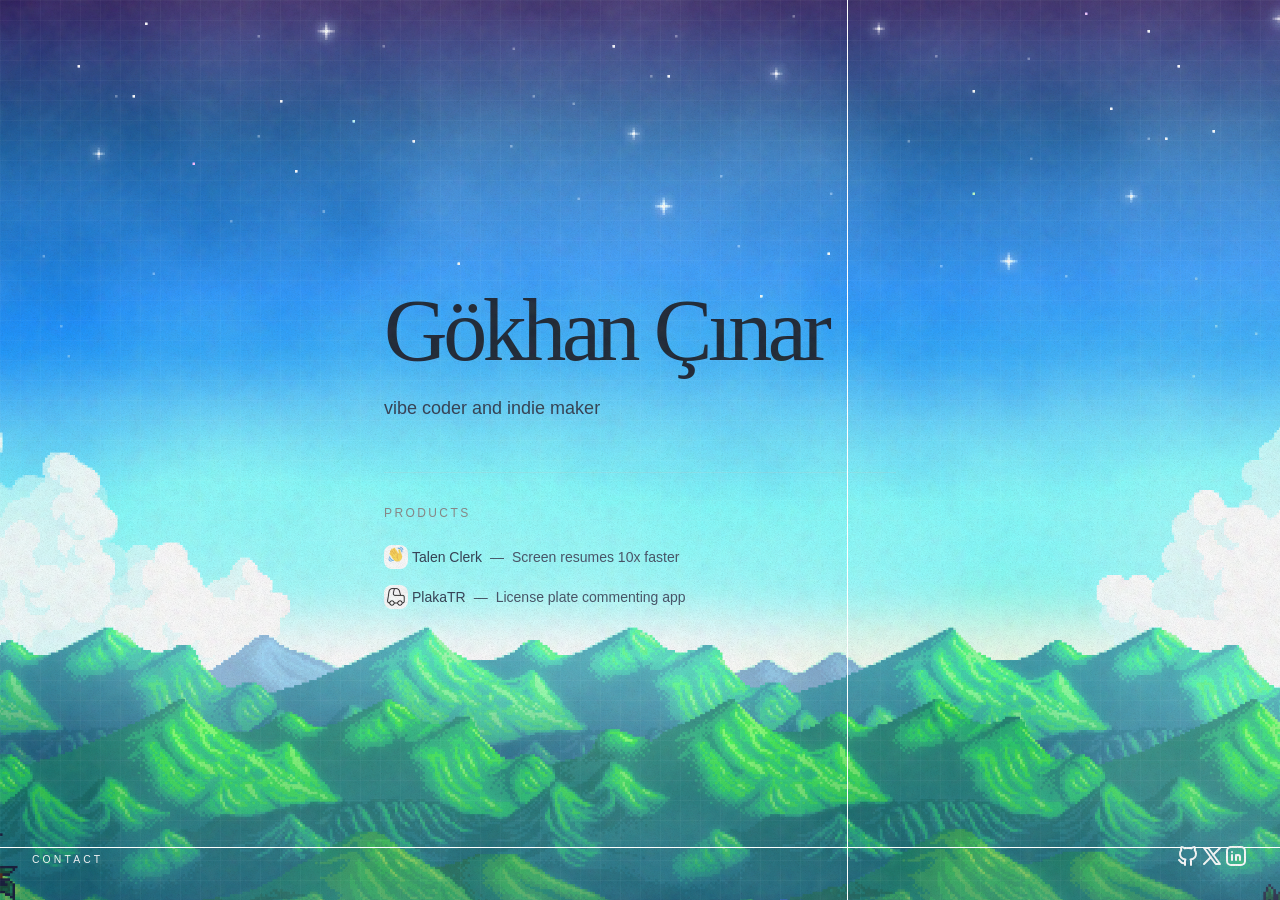
==== index.html @ d78eda64 "fix: mobile friendly" ====
<!DOCTYPE html>
<html lang="en">

<head>
  <meta charset="utf-8">
  <meta name="viewport" content="width=device-width, initial-scale=1, viewport-fit=cover">
  <title>Gökhan Ç.</title>
  <meta name="description" content="Scale with granularity">
  <link rel="icon" href="images/favicon.ico" type="image/x-icon" sizes="16x16">
  <link rel="stylesheet" href="css/105c502fa036075b.css">
  <link rel="stylesheet" href="css/custom.css">
  <script src="js/fog.js" defer></script>
</head>

<body class="__variable_5cfdac __variable_9a8899">
  <div class="">
    <div class="grain-overlay" aria-hidden="true"></div>
    <canvas id="fog-canvas" style="position:fixed;inset:0;width:100%;height:100%;z-index:15;pointer-events:none;"></canvas>
    <div class="fixed inset-0 z-40 pointer-events-none opacity-[0.6] mix-blend-multiply"
      style="background-image:url('images/noise.svg');background-repeat:repeat;background-size:120px 120px"></div>

    <main class="z-20 flex items-center justify-center relative w-full mobile-minheight">
      <div class="relative w-full max-w-lg px-8 sm:px-0">
        <div class="flex flex-col">
          <div class="w-full">
            <div class="overflow-hidden">
              <h1
                class="hero-title text-[clamp(4rem,8vw,5.5rem)] font-serif leading-[0.9] tracking-tighter text-stone-800 flex items-center gap-0">
                <span>Gökhan Çınar</span><span class="inline-block align-baseline"
                  style="will-change:transform, opacity;opacity:0;transform:translateY(-80px) scale(0.98)"><span
                    style="display:inline-block;transform:scale(0.9)"><svg viewBox="0 0 233 228" width="0.15em"
                      height="0.15em" xmlns="http://www.w3.org/2000/svg"
                      class="ml-[0.15em] w-3 h-3 md:w-4 md:h-4 lg:w-5 lg:h-5 mt-[0.14em] md:mt-[0.12em] lg:mt-[0.12em] translate-y-[0.02em] drop-shadow-[0_0_1px_rgba(0,0,0,0.25)]"
                      role="img">
                      <path
                        d="M150.5 4L136 1L116.5 2.5L99 7.5L77 18.5L57 34L36 56.5L22.5 74L12 91.5L4 111.5L0.5 130.5V141L2 152.5L7.5 167L15 179L28 191.5L43.5 202L62 210L97.5 220.5L149.5 227H167L180 226L191.5 223.5L204.5 218.5L212.5 213L223.5 201L227 193L230.5 184L232.5 170.5V149L230.5 138L227 123.5L223.5 111L221 102.5L212 80L198.5 51L188 33.5L179.5 21.5L172 15L158.5 6.5L150.5 4Z"
                        fill="#FFFFFF" stroke="#FFFFFF"></path>
                    </svg></span></span></h1>
              <div class="space-y-4 sm:space-y-6">
                <p class="text-xs sm:text-sm lg:text-base text-stone-600 tracking-[0.15em] sm:tracking-[0.2em] uppercase">
                </p>
                <p class="text-sm sm:text-base lg:text-lg text-stone-700 leading-relaxed font-light">vibe coder and indie maker</p>
                <!-- <p><span class="font-bold">Pebble Farm</span> is building a generational company, one thoughtful bet at a
                  time. We aim to balance velocity with craft. Shipping fast enough to learn, refining long enough to
                  matter.<br><br>Our mission: Products worth keeping.<br><br></p> -->
              </div>
              <div class="mt-12 pt-8 border-t border-stone-300/20">
                <h2 class="text-xs text-stone-400 tracking-[0.2em] uppercase mb-6">Products</h2>
                <div class="space-y-4">
                  <div class="flex items-center text-stone-600">
                    <div class="w-6 h-6 z-10 rounded-lg flex items-center justify-center">
                      <img alt="Talent Clerk" loading="lazy" width="24" height="24" decoding="async" data-nimg="1"
                        class="rounded-lg" style="color:transparent" srcset="images/image_3.png 1x, images/image_1.png 2x"
                        src="images/image.png">
                    </div>
                    <span class="text-sm ml-1"><a href="https://talentclerk.com" target="_blank" rel="noopener noreferrer"
                        class="font-medium hover:underline cursor-pointer text-stone-700">Talen Clerk</a><span
                        class="mx-2">—</span><span class="font-light">Screen resumes 10x faster</span></span>
                  </div>
                  <div class="flex items-center text-stone-600">
                    <div class="w-6 h-6 z-10 rounded-lg flex items-center justify-center">
                      <img alt="PlakaTR" loading="lazy" width="24" height="24" decoding="async" data-nimg="1"
                        class="rounded-lg" style="color:transparent" srcset="images/image.png 1x, images/image_2.png 2x"
                        src="images/image_1.png">
                    </div>
                    <span class="text-sm ml-1">
                      <div class="relative inline-block">
                        <div><a href="https://plakatr.com" target="_blank" rel="noopener noreferrer"
                        class="font-medium hover:underline cursor-pointer text-stone-700">PlakaTR</a></div>
                      </div><span class="mx-2">—</span><span class="font-light">License plate commenting app</span>
                    </span>
                  </div>
                </div>
              </div>
            </div>
          </div>
        </div>
      </div>
      <div
        class="absolute bottom-4 left-4 sm:bottom-8 sm:left-8 text-[0.55rem] sm:text-[0.65rem] tracking-[0.25em] sm:tracking-[0.3em] uppercase text-white safe-bottom">
        <a href="mailto:hi@gokhan.pw" target="_blank" rel="noopener noreferrer">contact</a></div>
      <div
        class="absolute bottom-4 right-4 sm:bottom-8 sm:right-8 text-white safe-bottom">
        <div class="flex items-center gap-6 touch-targets">
          <a href="https://github.com/gokhaanc" target="_blank" rel="noopener noreferrer" aria-label="GitHub" class="opacity-90 hover:opacity-100 transition-opacity">
            <svg  xmlns="http://www.w3.org/2000/svg"  width="24"  height="24"  viewBox="0 0 24 24"  fill="none"  stroke="currentColor"  stroke-width="2"  stroke-linecap="round"  stroke-linejoin="round"  class="icon icon-tabler icons-tabler-outline icon-tabler-brand-github"><path stroke="none" d="M0 0h24v24H0z" fill="none"/><path d="M9 19c-4.3 1.4 -4.3 -2.5 -6 -3m12 5v-3.5c0 -1 .1 -1.4 -.5 -2c2.8 -.3 5.5 -1.4 5.5 -6a4.6 4.6 0 0 0 -1.3 -3.2a4.2 4.2 0 0 0 -.1 -3.2s-1.1 -.3 -3.5 1.3a12.3 12.3 0 0 0 -6.2 0c-2.4 -1.6 -3.5 -1.3 -3.5 -1.3a4.2 4.2 0 0 0 -.1 3.2a4.6 4.6 0 0 0 -1.3 3.2c0 4.6 2.7 5.7 5.5 6c-.6 .6 -.6 1.2 -.5 2v3.5" /></svg>
          </a>
          <a href="https://x.com/gokhansolo" target="_blank" rel="noopener noreferrer" aria-label="X (Twitter)" class="opacity-90 hover:opacity-100 transition-opacity">
            <svg  xmlns="http://www.w3.org/2000/svg"  width="24"  height="24"  viewBox="0 0 24 24"  fill="none"  stroke="currentColor"  stroke-width="2"  stroke-linecap="round"  stroke-linejoin="round"  class="icon icon-tabler icons-tabler-outline icon-tabler-brand-x"><path stroke="none" d="M0 0h24v24H0z" fill="none"/><path d="M4 4l11.733 16h4.267l-11.733 -16z" /><path d="M4 20l6.768 -6.768m2.46 -2.46l6.772 -6.772" /></svg>
          </a>
          <a href="https://www.linkedin.com/in/gokhaanc/" target="_blank" rel="noopener noreferrer" aria-label="LinkedIn" class="opacity-90 hover:opacity-100 transition-opacity">
            <svg  xmlns="http://www.w3.org/2000/svg"  width="24"  height="24"  viewBox="0 0 24 24"  fill="none"  stroke="currentColor"  stroke-width="2"  stroke-linecap="round"  stroke-linejoin="round"  class="icon icon-tabler icons-tabler-outline icon-tabler-brand-linkedin"><path stroke="none" d="M0 0h24v24H0z" fill="none"/><path d="M8 11v5" /><path d="M8 8v.01" /><path d="M12 16v-5" /><path d="M16 16v-3a2 2 0 1 0 -4 0" /><path d="M3 7a4 4 0 0 1 4 -4h10a4 4 0 0 1 4 4v10a4 4 0 0 1 -4 4h-10a4 4 0 0 1 -4 -4z" /></svg>
          </a>
        </div>
      </div>
    </main>
    <svg class="hidden">
      <defs>
        <filter id="grain">
          <feTurbulence baseFrequency="12" numOctaves="12" seed="8"></feTurbulence>
          <feColorMatrix values="0 0 0 0 0 0 0 0 0 0 0 0 0 0 0 0 0 0 1 0"></feColorMatrix>
          <feComponentTransfer>
            <feFuncA type="discrete" tableValues="0 0.2 0.25 0.2 0.15 0.25 0.2 0.1 0.3 0.2"></feFuncA>
          </feComponentTransfer>
          <feComposite operator="over" in2="SourceGraphic"></feComposite>
        </filter>
      </defs>
    </svg>
  </div>
</body>

</html>
---- css/105c502fa036075b.css ----
@font-face {
  font-family: Geist;
  font-style: normal;
  font-weight: 100 900;
  font-display: swap;
  src: url(../fonts/8d697b304b401681-s.woff2) format("woff2");
  unicode-range: u+0301, u+0400-045f, u+0490-0491, u+04b0-04b1, u+2116;
}
@font-face {
  font-family: Geist;
  font-style: normal;
  font-weight: 100 900;
  font-display: swap;
  src: url(../fonts/ba015fad6dcf6784-s.woff2) format("woff2");
  unicode-range: u+0100-02ba, u+02bd-02c5, u+02c7-02cc, u+02ce-02d7, u+02dd-02ff,
    u+0304, u+0308, u+0329, u+1d00-1dbf, u+1e00-1e9f, u+1ef2-1eff, u+2020,
    u+20a0-20ab, u+20ad-20c0, u+2113, u+2c60-2c7f, u+a720-a7ff;
}
@font-face {
  font-family: Geist;
  font-style: normal;
  font-weight: 100 900;
  font-display: swap;
  src: url(../fonts/569ce4b8f30dc480-s.p.woff2) format("woff2");
  unicode-range: u+00??, u+0131, u+0152-0153, u+02bb-02bc, u+02c6, u+02da,
    u+02dc, u+0304, u+0308, u+0329, u+2000-206f, u+20ac, u+2122, u+2191, u+2193,
    u+2212, u+2215, u+feff, u+fffd;
}
@font-face {
  font-family: Geist Fallback;
  src: local("Arial");
  ascent-override: 95.94%;
  descent-override: 28.16%;
  line-gap-override: 0%;
  size-adjust: 104.76%;
}
.__className_5cfdac {
  font-family: Geist, Geist Fallback;
  font-style: normal;
}
.__variable_5cfdac {
  --font-geist-sans: "Geist", "Geist Fallback";
}
@font-face {
  font-family: Geist Mono;
  font-style: normal;
  font-weight: 100 900;
  font-display: swap;
  src: url(../fonts/9610d9e46709d722-s.woff2) format("woff2");
  unicode-range: u+0301, u+0400-045f, u+0490-0491, u+04b0-04b1, u+2116;
}
@font-face {
  font-family: Geist Mono;
  font-style: normal;
  font-weight: 100 900;
  font-display: swap;
  src: url(../fonts/747892c23ea88013-s.woff2) format("woff2");
  unicode-range: u+0100-02ba, u+02bd-02c5, u+02c7-02cc, u+02ce-02d7, u+02dd-02ff,
    u+0304, u+0308, u+0329, u+1d00-1dbf, u+1e00-1e9f, u+1ef2-1eff, u+2020,
    u+20a0-20ab, u+20ad-20c0, u+2113, u+2c60-2c7f, u+a720-a7ff;
}
@font-face {
  font-family: Geist Mono;
  font-style: normal;
  font-weight: 100 900;
  font-display: swap;
  src: url(../fonts/93f479601ee12b01-s.p.woff2) format("woff2");
  unicode-range: u+00??, u+0131, u+0152-0153, u+02bb-02bc, u+02c6, u+02da,
    u+02dc, u+0304, u+0308, u+0329, u+2000-206f, u+20ac, u+2122, u+2191, u+2193,
    u+2212, u+2215, u+feff, u+fffd;
}
@font-face {
  font-family: Geist Mono Fallback;
  src: local("Arial");
  ascent-override: 74.67%;
  descent-override: 21.92%;
  line-gap-override: 0%;
  size-adjust: 134.59%;
}
.__className_9a8899 {
  font-family: Geist Mono, Geist Mono Fallback;
  font-style: normal;
}
.__variable_9a8899 {
  --font-geist-mono: "Geist Mono", "Geist Mono Fallback";
}

/*! tailwindcss v4.1.11 | MIT License | https://tailwindcss.com */
@layer properties {
  @supports (((-webkit-hyphens: none)) and (not (margin-trim: inline))) or
    ((-moz-orient: inline) and (not (color: rgb(from red r g b)))) {
    *,
    ::backdrop,
    :after,
    :before {
      --tw-translate-x: 0;
      --tw-translate-y: 0;
      --tw-translate-z: 0;
      --tw-space-y-reverse: 0;
      --tw-border-style: solid;
      --tw-leading: initial;
      --tw-font-weight: initial;
      --tw-tracking: initial;
      --tw-shadow: 0 0 #0000;
      --tw-shadow-color: initial;
      --tw-shadow-alpha: 100%;
      --tw-inset-shadow: 0 0 #0000;
      --tw-inset-shadow-color: initial;
      --tw-inset-shadow-alpha: 100%;
      --tw-ring-color: initial;
      --tw-ring-shadow: 0 0 #0000;
      --tw-inset-ring-color: initial;
      --tw-inset-ring-shadow: 0 0 #0000;
      --tw-ring-inset: initial;
      --tw-ring-offset-width: 0px;
      --tw-ring-offset-color: #fff;
      --tw-ring-offset-shadow: 0 0 #0000;
      --tw-blur: initial;
      --tw-brightness: initial;
      --tw-contrast: initial;
      --tw-grayscale: initial;
      --tw-hue-rotate: initial;
      --tw-invert: initial;
      --tw-opacity: initial;
      --tw-saturate: initial;
      --tw-sepia: initial;
      --tw-drop-shadow: initial;
      --tw-drop-shadow-color: initial;
      --tw-drop-shadow-alpha: 100%;
      --tw-drop-shadow-size: initial;
    }
  }
}
@layer theme {
  :host,
  :root {
    --font-sans: ui-sans-serif, system-ui, sans-serif, "Apple Color Emoji",
      "Segoe UI Emoji", "Segoe UI Symbol", "Noto Color Emoji";
    --font-serif: ui-serif, Georgia, Cambria, "Times New Roman", Times, serif;
    --font-mono: ui-monospace, SFMono-Regular, Menlo, Monaco, Consolas,
      "Liberation Mono", "Courier New", monospace;
    --color-stone-100: oklch(97% 0.001 106.424);
    --color-stone-300: oklch(86.9% 0.005 56.366);
    --color-stone-400: oklch(70.9% 0.01 56.259);
    --color-stone-600: oklch(44.4% 0.011 73.639);
    --color-stone-700: oklch(37.4% 0.01 67.558);
    --color-stone-800: oklch(26.8% 0.007 34.298);
    --color-white: #fff;
    --spacing: 0.25rem;
    --container-lg: 32rem;
    --text-xs: 0.75rem;
    --text-xs--line-height: calc(1 / 0.75);
    --text-sm: 0.875rem;
    --text-sm--line-height: calc(1.25 / 0.875);
    --text-base: 1rem;
    --text-base--line-height: calc(1.5 / 1);
    --text-lg: 1.125rem;
    --text-lg--line-height: calc(1.75 / 1.125);
    --font-weight-light: 300;
    --font-weight-medium: 500;
    --font-weight-bold: 700;
    --tracking-tighter: -0.05em;
    --leading-relaxed: 1.625;
    --radius-lg: 0.5rem;
    --default-transition-duration: 0.15s;
    --default-transition-timing-function: cubic-bezier(0.4, 0, 0.2, 1);
    --default-font-family: var(--font-sans);
    --default-mono-font-family: var(--font-mono);
  }
}
@layer base {
  *,
  ::backdrop,
  :after,
  :before {
    box-sizing: border-box;
    border: 0 solid;
    margin: 0;
    padding: 0;
  }
  ::file-selector-button {
    box-sizing: border-box;
    border: 0 solid;
    margin: 0;
    padding: 0;
  }
  :host,
  html {
    -webkit-text-size-adjust: 100%;
    tab-size: 4;
    line-height: 1.5;
    font-family: var(
      --default-font-family,
      ui-sans-serif,
      system-ui,
      sans-serif,
      "Apple Color Emoji",
      "Segoe UI Emoji",
      "Segoe UI Symbol",
      "Noto Color Emoji"
    );
    font-feature-settings: var(--default-font-feature-settings, normal);
    font-variation-settings: var(--default-font-variation-settings, normal);
    -webkit-tap-highlight-color: transparent;
  }
  hr {
    height: 0;
    color: inherit;
    border-top-width: 1px;
  }
  abbr:where([title]) {
    -webkit-text-decoration: underline dotted;
    text-decoration: underline dotted;
  }
  h1,
  h2,
  h3,
  h4,
  h5,
  h6 {
    font-size: inherit;
    font-weight: inherit;
  }
  a {
    color: inherit;
    -webkit-text-decoration: inherit;
    text-decoration: inherit;
  }
  b,
  strong {
    font-weight: bolder;
  }
  code,
  kbd,
  pre,
  samp {
    font-family: var(
      --default-mono-font-family,
      ui-monospace,
      SFMono-Regular,
      Menlo,
      Monaco,
      Consolas,
      "Liberation Mono",
      "Courier New",
      monospace
    );
    font-feature-settings: var(--default-mono-font-feature-settings, normal);
    font-variation-settings: var(
      --default-mono-font-variation-settings,
      normal
    );
    font-size: 1em;
  }
  small {
    font-size: 80%;
  }
  sub,
  sup {
    vertical-align: baseline;
    font-size: 75%;
    line-height: 0;
    position: relative;
  }
  sub {
    bottom: -0.25em;
  }
  sup {
    top: -0.5em;
  }
  table {
    text-indent: 0;
    border-color: inherit;
    border-collapse: collapse;
  }
  :-moz-focusring {
    outline: auto;
  }
  progress {
    vertical-align: baseline;
  }
  summary {
    display: list-item;
  }
  menu,
  ol,
  ul {
    list-style: none;
  }
  audio,
  canvas,
  embed,
  iframe,
  img,
  object,
  svg,
  video {
    vertical-align: middle;
    display: block;
  }
  img,
  video {
    max-width: 100%;
    height: auto;
  }
  button,
  input,
  optgroup,
  select,
  textarea {
    font: inherit;
    font-feature-settings: inherit;
    font-variation-settings: inherit;
    letter-spacing: inherit;
    color: inherit;
    opacity: 1;
    background-color: #0000;
    border-radius: 0;
  }
  ::file-selector-button {
    font: inherit;
    font-feature-settings: inherit;
    font-variation-settings: inherit;
    letter-spacing: inherit;
    color: inherit;
    opacity: 1;
    background-color: #0000;
    border-radius: 0;
  }
  :where(select:is([multiple], [size])) optgroup {
    font-weight: bolder;
  }
  :where(select:is([multiple], [size])) optgroup option {
    padding-inline-start: 20px;
  }
  ::file-selector-button {
    margin-inline-end: 4px;
  }
  ::placeholder {
    opacity: 1;
  }
  @supports (not ((-webkit-appearance: -apple-pay-button))) or
    (contain-intrinsic-size: 1px) {
    ::placeholder {
      color: currentColor;
    }
    @supports (color: color-mix(in lab, red, red)) {
      ::placeholder {
        color: color-mix(in oklab, currentcolor 50%, transparent);
      }
    }
  }
  textarea {
    resize: vertical;
  }
  ::-webkit-search-decoration {
    -webkit-appearance: none;
  }
  ::-webkit-date-and-time-value {
    min-height: 1lh;
    text-align: inherit;
  }
  ::-webkit-datetime-edit {
    display: inline-flex;
  }
  ::-webkit-datetime-edit-fields-wrapper {
    padding: 0;
  }
  ::-webkit-datetime-edit,
  ::-webkit-datetime-edit-year-field {
    padding-block: 0;
  }
  ::-webkit-datetime-edit-day-field,
  ::-webkit-datetime-edit-month-field {
    padding-block: 0;
  }
  ::-webkit-datetime-edit-hour-field,
  ::-webkit-datetime-edit-minute-field {
    padding-block: 0;
  }
  ::-webkit-datetime-edit-millisecond-field,
  ::-webkit-datetime-edit-second-field {
    padding-block: 0;
  }
  ::-webkit-datetime-edit-meridiem-field {
    padding-block: 0;
  }
  :-moz-ui-invalid {
    box-shadow: none;
  }
  button,
  input:where([type="button"], [type="reset"], [type="submit"]) {
    appearance: button;
  }
  ::file-selector-button {
    appearance: button;
  }
  ::-webkit-inner-spin-button,
  ::-webkit-outer-spin-button {
    height: auto;
  }
  [hidden]:where(:not([hidden="until-found"])) {
    display: none !important;
  }
  *,
  :after,
  :before {
    box-sizing: border-box;
  }
  * {
    margin: 0;
  }
}
@layer components;
@layer utilities {
  .pointer-events-none {
    pointer-events: none;
  }
  .visible {
    visibility: visible;
  }
  .absolute {
    position: absolute;
  }
  .fixed {
    position: fixed;
  }
  .relative {
    position: relative;
  }
  .inset-0 {
    inset: calc(var(--spacing) * 0);
  }
  .top-full {
    top: 100%;
  }
  .right-4 {
    right: calc(var(--spacing) * 4);
  }
  .bottom-4 {
    bottom: calc(var(--spacing) * 4);
  }
  .bottom-full {
    bottom: 100%;
  }
  .left-1\/2 {
    left: 50%;
  }
  .left-4 {
    left: calc(var(--spacing) * 4);
  }
  .z-10 {
    z-index: 10;
  }
  .z-20 {
    z-index: 20;
  }
  .z-40 {
    z-index: 40;
  }
  .z-50 {
    z-index: 50;
  }
  .mx-2 {
    margin-inline: calc(var(--spacing) * 2);
  }
  .-mt-px {
    margin-top: -1px;
  }
  .mt-12 {
    margin-top: calc(var(--spacing) * 12);
  }
  .mt-\[0\.14em\] {
    margin-top: 0.14em;
  }
  .mb-2 {
    margin-bottom: calc(var(--spacing) * 2);
  }
  .mb-6 {
    margin-bottom: calc(var(--spacing) * 6);
  }
  .ml-1 {
    margin-left: calc(var(--spacing) * 1);
  }
  .ml-\[0\.15em\] {
    margin-left: 0.15em;
  }
  .flex {
    display: flex;
  }
  .hidden {
    display: none;
  }
  .inline {
    display: inline;
  }
  .inline-block {
    display: inline-block;
  }
  .h-0 {
    height: calc(var(--spacing) * 0);
  }
  .h-3 {
    height: calc(var(--spacing) * 3);
  }
  .h-6 {
    height: calc(var(--spacing) * 6);
  }
  .h-screen {
    height: 100vh;
  }
  .w-0 {
    width: calc(var(--spacing) * 0);
  }
  .w-3 {
    width: calc(var(--spacing) * 3);
  }
  .w-6 {
    width: calc(var(--spacing) * 6);
  }
  .w-full {
    width: 100%;
  }
  .max-w-lg {
    max-width: var(--container-lg);
  }
  .-translate-x-1\/2 {
    --tw-translate-x: calc(calc(1 / 2 * 100%) * -1);
  }
  .-translate-x-1\/2,
  .translate-y-\[0\.02em\] {
    translate: var(--tw-translate-x) var(--tw-translate-y);
  }
  .translate-y-\[0\.02em\] {
    --tw-translate-y: 0.02em;
  }
  .cursor-pointer {
    cursor: pointer;
  }
  .resize {
    resize: both;
  }
  .flex-col {
    flex-direction: column;
  }
  .items-center {
    align-items: center;
  }
  .justify-center {
    justify-content: center;
  }
  .gap-0 {
    gap: calc(var(--spacing) * 0);
  }
  :where(.space-y-4 > :not(:last-child)) {
    --tw-space-y-reverse: 0;
    margin-block-start: calc(
      calc(var(--spacing) * 4) * var(--tw-space-y-reverse)
    );
    margin-block-end: calc(
      calc(var(--spacing) * 4) * calc(1 - var(--tw-space-y-reverse))
    );
  }
  .overflow-hidden {
    overflow: hidden;
  }
  .rounded {
    border-radius: 0.25rem;
  }
  .rounded-lg {
    border-radius: var(--radius-lg);
  }
  .border-t {
    border-top-style: var(--tw-border-style);
    border-top-width: 1px;
  }
  .border-t-4 {
    border-top-style: var(--tw-border-style);
    border-top-width: 4px;
  }
  .border-r-4 {
    border-right-style: var(--tw-border-style);
    border-right-width: 4px;
  }
  .border-l-4 {
    border-left-style: var(--tw-border-style);
    border-left-width: 4px;
  }
  .border-stone-300\/20 {
    border-color: #d6d3d133;
  }
  @supports (color: color-mix(in lab, red, red)) {
    .border-stone-300\/20 {
      border-color: color-mix(
        in oklab,
        var(--color-stone-300) 20%,
        transparent
      );
    }
  }
  .border-t-stone-800 {
    border-top-color: var(--color-stone-800);
  }
  .border-r-transparent {
    border-right-color: #0000;
  }
  .border-l-transparent {
    border-left-color: #0000;
  }
  .px-2 {
    padding-inline: calc(var(--spacing) * 2);
  }
  .px-8 {
    padding-inline: calc(var(--spacing) * 8);
  }
  .py-1 {
    padding-block: calc(var(--spacing) * 1);
  }
  .pt-8 {
    padding-top: calc(var(--spacing) * 8);
  }
  .align-baseline {
    vertical-align: baseline;
  }
  .font-serif {
    font-family: var(--font-serif);
  }
  .text-sm {
    font-size: var(--text-sm);
    line-height: var(--tw-leading, var(--text-sm--line-height));
  }
  .text-xs {
    font-size: var(--text-xs);
    line-height: var(--tw-leading, var(--text-xs--line-height));
  }
  .text-\[0\.55rem\] {
    font-size: 0.55rem;
  }
  .text-\[clamp\(4rem\,8vw\,5\.5rem\)\] {
    font-size: clamp(4rem, 8vw, 5.5rem);
  }
  .leading-\[0\.9\] {
    --tw-leading: 0.9;
    line-height: 0.9;
  }
  .leading-relaxed {
    --tw-leading: var(--leading-relaxed);
    line-height: var(--leading-relaxed);
  }
  .font-bold {
    --tw-font-weight: var(--font-weight-bold);
    font-weight: var(--font-weight-bold);
  }
  .font-light {
    --tw-font-weight: var(--font-weight-light);
    font-weight: var(--font-weight-light);
  }
  .font-medium {
    --tw-font-weight: var(--font-weight-medium);
    font-weight: var(--font-weight-medium);
  }
  .tracking-\[0\.2em\] {
    --tw-tracking: 0.2em;
    letter-spacing: 0.2em;
  }
  .tracking-\[0\.15em\] {
    --tw-tracking: 0.15em;
    letter-spacing: 0.15em;
  }
  .tracking-\[0\.25em\] {
    --tw-tracking: 0.25em;
    letter-spacing: 0.25em;
  }
  .tracking-tighter {
    --tw-tracking: var(--tracking-tighter);
    letter-spacing: var(--tracking-tighter);
  }
  .whitespace-nowrap {
    white-space: nowrap;
  }
  .text-white {
    color: var(--color-white);
  }
  .uppercase {
    text-transform: uppercase;
  }
  .opacity-\[0\.6\] {
    opacity: 0.6;
  }
  .mix-blend-multiply {
    mix-blend-mode: multiply;
  }
  .ring {
    --tw-ring-shadow: var(--tw-ring-inset) 0 0 0
      calc(1px + var(--tw-ring-offset-width)) var(--tw-ring-color, currentcolor);
    box-shadow: var(--tw-inset-shadow), var(--tw-inset-ring-shadow),
      var(--tw-ring-offset-shadow), var(--tw-ring-shadow), var(--tw-shadow);
  }
  .drop-shadow-\[0_0_1px_rgba\(0\,0\,0\,0\.25\)\] {
    --tw-drop-shadow-size: drop-shadow(
      0 0 1px var(--tw-drop-shadow-color, #00000040)
    );
    --tw-drop-shadow: var(--tw-drop-shadow-size);
  }
  .drop-shadow-\[0_0_1px_rgba\(0\,0\,0\,0\.25\)\],
  .filter {
    filter: var(--tw-blur) var(--tw-brightness) var(--tw-contrast)
      var(--tw-grayscale) var(--tw-hue-rotate) var(--tw-invert)
      var(--tw-saturate) var(--tw-sepia) var(--tw-drop-shadow);
  }
  .transition {
    transition-property: color, background-color, border-color, outline-color,
      text-decoration-color, fill, stroke, --tw-gradient-from, --tw-gradient-via,
      --tw-gradient-to, opacity, box-shadow, transform, translate, scale, rotate,
      filter, -webkit-backdrop-filter, backdrop-filter, display, visibility,
      content-visibility, overlay, pointer-events;
    transition-timing-function: var(
      --tw-ease,
      var(--default-transition-timing-function)
    );
    transition-duration: var(--tw-duration, var(--default-transition-duration));
  }
  @media (hover: hover) {
    .hover\:underline:hover {
      text-decoration-line: underline;
    }
  }
  @media (min-width: 40rem) {
    .sm\:right-8 {
      right: calc(var(--spacing) * 8);
    }
    .sm\:bottom-8 {
      bottom: calc(var(--spacing) * 8);
    }
    .sm\:left-8 {
      left: calc(var(--spacing) * 8);
    }
    :where(.sm\:space-y-6 > :not(:last-child)) {
      --tw-space-y-reverse: 0;
      margin-block-start: calc(
        calc(var(--spacing) * 6) * var(--tw-space-y-reverse)
      );
      margin-block-end: calc(
        calc(var(--spacing) * 6) * calc(1 - var(--tw-space-y-reverse))
      );
    }
    .sm\:px-0 {
      padding-inline: calc(var(--spacing) * 0);
    }
    .sm\:text-base {
      font-size: var(--text-base);
      line-height: var(--tw-leading, var(--text-base--line-height));
    }
    .sm\:text-sm {
      font-size: var(--text-sm);
      line-height: var(--tw-leading, var(--text-sm--line-height));
    }
    .sm\:text-\[0\.65rem\] {
      font-size: 0.65rem;
    }
    .sm\:tracking-\[0\.2em\] {
      --tw-tracking: 0.2em;
      letter-spacing: 0.2em;
    }
    .sm\:tracking-\[0\.3em\] {
      --tw-tracking: 0.3em;
      letter-spacing: 0.3em;
    }
  }
  @media (min-width: 48rem) {
    .md\:mt-\[0\.12em\] {
      margin-top: 0.12em;
    }
    .md\:h-4 {
      height: calc(var(--spacing) * 4);
    }
    .md\:w-4 {
      width: calc(var(--spacing) * 4);
    }
  }
  @media (min-width: 64rem) {
    .lg\:mt-\[0\.12em\] {
      margin-top: 0.12em;
    }
    .lg\:h-5 {
      height: calc(var(--spacing) * 5);
    }
    .lg\:w-5 {
      width: calc(var(--spacing) * 5);
    }
    .lg\:text-base {
      font-size: var(--text-base);
      line-height: var(--tw-leading, var(--text-base--line-height));
    }
    .lg\:text-lg {
      font-size: var(--text-lg);
      line-height: var(--tw-leading, var(--text-lg--line-height));
    }
  }
  .text-stone-100 {
    color: var(--stone-100);
  }
  .text-stone-200 {
    color: var(--stone-200);
  }
  .text-stone-300 {
    color: var(--stone-300);
  }
  .text-stone-400 {
    color: var(--stone-400);
  }
  .text-stone-600 {
    color: var(--stone-600);
  }
  .text-stone-700 {
    color: var(--stone-700);
  }
  .text-stone-800 {
    color: var(--stone-800);
  }
  .bg-stone-100 {
    background-color: var(--stone-100);
  }
  .bg-stone-200 {
    background-color: var(--stone-200);
  }
  .bg-stone-300 {
    background-color: var(--stone-300);
  }
  .bg-stone-400 {
    background-color: var(--stone-400);
  }
  .bg-stone-600 {
    background-color: var(--stone-600);
  }
  .bg-stone-700 {
    background-color: var(--stone-700);
  }
  .bg-stone-800 {
    background-color: var(--stone-800);
  }
  .border-stone-300 {
    border-color: var(--stone-300);
  }
  .border-stone-800 {
    border-color: var(--stone-800);
  }
}
:root {
  --background: url(../images/bg.png);
  --foreground: #f5f5f5;
  --stone-100: #2a2a2a;
  --stone-200: #3a3a3a;
  --stone-300: #4a4a4a;
  --stone-400: #8a8a8a;
  --stone-600: #b0b0b0;
  --stone-700: #d0d0d0;
  --stone-800: #f5f5f5;
}
@media (prefers-color-scheme: dark) {
  :root {
    --background: url(../images/bg.png);
    --foreground: #f5f5f5;
    --stone-100: #2a2a2a;
    --stone-200: #3a3a3a;
    --stone-300: #4a4a4a;
    --stone-400: #8a8a8a;
    --stone-600: #b0b0b0;
    --stone-700: #d0d0d0;
    --stone-800: #f5f5f5;
  }
}
html {
  scroll-behavior: smooth;
  -webkit-font-smoothing: antialiased;
  -moz-osx-font-smoothing: grayscale;
}
body {
  background-image: var(--background);
  color: var(--foreground);
  -webkit-user-select: none;
  user-select: none;
  -webkit-touch-callout: none;
  background-position: 50%;
  background-repeat: no-repeat;
  background-size: cover;
  background-attachment: fixed;
  min-height: 100vh;
  font-family: -apple-system, BlinkMacSystemFont, Segoe UI, Roboto,
    Helvetica Neue, Arial, sans-serif;
  position: relative;
  overflow-x: hidden;
}
body:before {
  content: "";
  pointer-events: none;
  z-index: 1;
  background-image: linear-gradient(#ffffff08 1px, #0000 0),
    linear-gradient(90deg, #ffffff08 1px, #0000 0);
  background-size: 20px 20px;
  width: 100%;
  height: 100%;
  position: fixed;
  top: 0;
  left: 0;
}
.font-serif {
  font-family: Playfair Display, Times New Roman, Georgia, serif;
  font-weight: 200;
}
.grain-overlay {
  pointer-events: none;
  z-index: 50;
  width: 200%;
  height: 200%;
  animation: grain 8s steps(10) infinite;
  position: fixed;
  top: -50%;
  left: -50%;
}
.grain-overlay:before {
  background-image: url("data:image/svg+xml,%3Csvg viewBox='0 0 200 200' xmlns='http://www.w3.org/2000/svg'%3E%3Cfilter id='noiseFilter'%3E%3CfeTurbulence type='fractalNoise' baseFrequency='0.9' numOctaves='4' stitchTiles='stitch'/%3E%3C/filter%3E%3Crect width='100%25' height='100%25' filter='url(%23noiseFilter)' opacity='0.06'/%3E%3C/svg%3E");
}
.grain-overlay:after,
.grain-overlay:before {
  content: "";
  opacity: 1;
  position: absolute;
  inset: 0;
}
.grain-overlay:after {
  mix-blend-mode: multiply;
  background-image: url("data:image/svg+xml,%3Csvg viewBox='0 0 100 100' xmlns='http://www.w3.org/2000/svg'%3E%3Cfilter id='noiseFilter2'%3E%3CfeTurbulence type='turbulence' baseFrequency='0.95' numOctaves='1' seed='5'/%3E%3C/filter%3E%3Crect width='100%25' height='100%25' filter='url(%23noiseFilter2)' opacity='0.06'/%3E%3C/svg%3E");
}
@keyframes grain {
  0%,
  to {
    transform: translate(0);
  }
  10% {
    transform: translate(-5%, -10%);
  }
  20% {
    transform: translate(-15%, 5%);
  }
  30% {
    transform: translate(7%, -25%);
  }
  40% {
    transform: translate(-5%, 25%);
  }
  50% {
    transform: translate(-15%, 10%);
  }
  60% {
    transform: translate(15%);
  }
  70% {
    transform: translateY(15%);
  }
  80% {
    transform: translate(3%, 20%);
  }
  90% {
    transform: translate(-10%, 10%);
  }
}
@media (hover: hover) {
  button {
    cursor: pointer;
    transition: all 0.3s cubic-bezier(0.4, 0, 0.2, 1);
  }
  button:hover {
    transform: translate(2px);
  }
}
::selection {
  background: var(--stone-200);
  color: var(--stone-800);
}
[contenteditable="true"],
input,
textarea {
  -webkit-user-select: text;
  user-select: text;
}
:focus-visible {
  outline: 2px solid var(--stone-600);
  outline-offset: 4px;
}
@media (max-width: 640px) {
  html {
    font-size: 14px;
  }
}
@media (min-width: 1536px) {
  html {
    font-size: 18px;
  }
}
@property --tw-translate-x {
  syntax: "*";
  inherits: false;
  initial-value: 0;
}
@property --tw-translate-y {
  syntax: "*";
  inherits: false;
  initial-value: 0;
}
@property --tw-translate-z {
  syntax: "*";
  inherits: false;
  initial-value: 0;
}
@property --tw-space-y-reverse {
  syntax: "*";
  inherits: false;
  initial-value: 0;
}
@property --tw-border-style {
  syntax: "*";
  inherits: false;
  initial-value: solid;
}
@property --tw-leading {
  syntax: "*";
  inherits: false;
}
@property --tw-font-weight {
  syntax: "*";
  inherits: false;
}
@property --tw-tracking {
  syntax: "*";
  inherits: false;
}
@property --tw-shadow {
  syntax: "*";
  inherits: false;
  initial-value: 0 0 #0000;
}
@property --tw-shadow-color {
  syntax: "*";
  inherits: false;
}
@property --tw-shadow-alpha {
  syntax: "<percentage>";
  inherits: false;
  initial-value: 100%;
}
@property --tw-inset-shadow {
  syntax: "*";
  inherits: false;
  initial-value: 0 0 #0000;
}
@property --tw-inset-shadow-color {
  syntax: "*";
  inherits: false;
}
@property --tw-inset-shadow-alpha {
  syntax: "<percentage>";
  inherits: false;
  initial-value: 100%;
}
@property --tw-ring-color {
  syntax: "*";
  inherits: false;
}
@property --tw-ring-shadow {
  syntax: "*";
  inherits: false;
  initial-value: 0 0 #0000;
}
@property --tw-inset-ring-color {
  syntax: "*";
  inherits: false;
}
@property --tw-inset-ring-shadow {
  syntax: "*";
  inherits: false;
  initial-value: 0 0 #0000;
}
@property --tw-ring-inset {
  syntax: "*";
  inherits: false;
}
@property --tw-ring-offset-width {
  syntax: "<length>";
  inherits: false;
  initial-value: 0;
}
@property --tw-ring-offset-color {
  syntax: "*";
  inherits: false;
  initial-value: #fff;
}
@property --tw-ring-offset-shadow {
  syntax: "*";
  inherits: false;
  initial-value: 0 0 #0000;
}
@property --tw-blur {
  syntax: "*";
  inherits: false;
}
@property --tw-brightness {
  syntax: "*";
  inherits: false;
}
@property --tw-contrast {
  syntax: "*";
  inherits: false;
}
@property --tw-grayscale {
  syntax: "*";
  inherits: false;
}
@property --tw-hue-rotate {
  syntax: "*";
  inherits: false;
}
@property --tw-invert {
  syntax: "*";
  inherits: false;
}
@property --tw-opacity {
  syntax: "*";
  inherits: false;
}
@property --tw-saturate {
  syntax: "*";
  inherits: false;
}
@property --tw-sepia {
  syntax: "*";
  inherits: false;
}
@property --tw-drop-shadow {
  syntax: "*";
  inherits: false;
}
@property --tw-drop-shadow-color {
  syntax: "*";
  inherits: false;
}
@property --tw-drop-shadow-alpha {
  syntax: "<percentage>";
  inherits: false;
  initial-value: 100%;
}
@property --tw-drop-shadow-size {
  syntax: "*";
  inherits: false;
}
---- css/custom.css ----
:root {
  --foreground: #1f2937;  /* slate-800 */
  --stone-600: #475569;   /* slate-600 */
  --stone-700: #334155;   /* slate-700 */
  --stone-800: #1f2937;   /* slate-800 */
}

/* Ensure paragraphs and body default use the darker foreground */
body { color: var(--foreground); }

/* Mobile-friendly layout helpers */
.mobile-minheight {
  /* Allow address bar to collapse without squishing content */
  min-height: 100vh;
  min-height: 100dvh;
  /* Respect device safe areas while keeping some breathing room */
  padding-top: max(1rem, env(safe-area-inset-top, 0px));
  padding-bottom: max(1rem, env(safe-area-inset-bottom, 0px));
}

/* Nudge absolute elements above iOS home indicator */
.safe-bottom { bottom: calc(1rem + env(safe-area-inset-bottom, 0px)); }
@media (min-width: 640px) {
  .safe-bottom { bottom: calc(2rem + env(safe-area-inset-bottom, 0px)); }
}

/* Make small icons easier to tap without changing layout */
.touch-targets a {
  position: relative;
  display: inline-flex;
  align-items: center;
  justify-content: center;
  padding: 10px;
  margin: -10px;
}

/* Improve hero readability on small screens */
@media (max-width: 480px) {
  .hero-title {
    font-size: clamp(2.25rem, 9vw, 3rem);
    line-height: 1.05;
  }
}

/* Visible focus outline for keyboard users */
a:focus-visible, .touch-targets a:focus-visible {
  outline: 2px solid rgba(255, 255, 255, 0.85);
  outline-offset: 2px;
  border-radius: 6px;
}
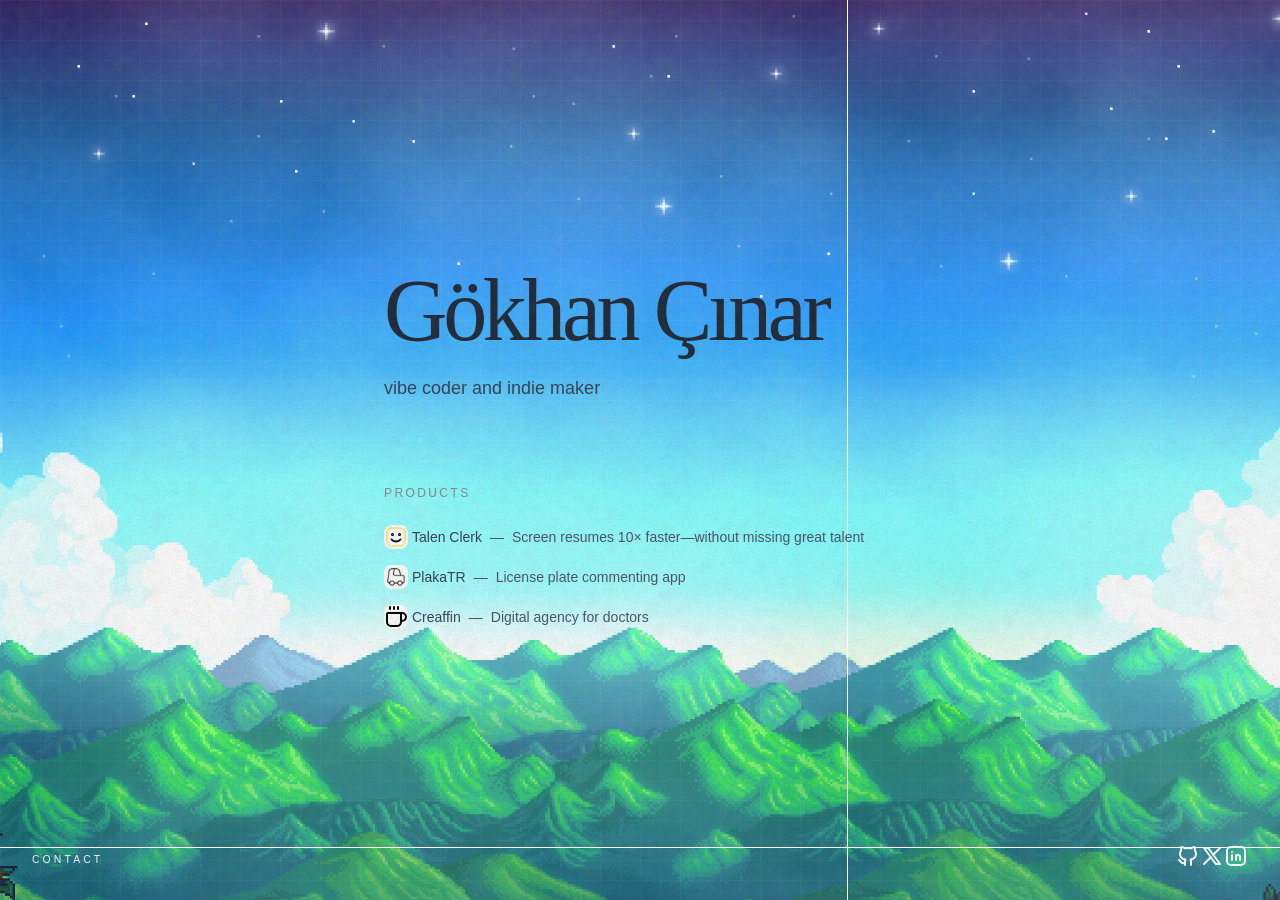
==== commit c1ea411f: "feat: added new product and some mobile fixes" ====
--- a/index.html
+++ b/index.html
@@ -50,24 +50,37 @@
                   <div class="flex items-center text-stone-600">
                     <div class="w-6 h-6 z-10 rounded-lg flex items-center justify-center">
                       <img alt="Talent Clerk" loading="lazy" width="24" height="24" decoding="async" data-nimg="1"
-                        class="rounded-lg" style="color:transparent" srcset="images/image_3.png 1x, images/image_1.png 2x"
-                        src="images/image.png">
+                        class="rounded-lg bg-white" style="color:transparent" srcset="images/image_5.svg 1x, images/image_5.svg 2x"
+                        src="images/image_5.svg">
                     </div>
                     <span class="text-sm ml-1"><a href="https://talentclerk.com" target="_blank" rel="noopener noreferrer"
                         class="font-medium hover:underline cursor-pointer text-stone-700">Talen Clerk</a><span
-                        class="mx-2">—</span><span class="font-light">Screen resumes 10x faster</span></span>
+                        class="mx-2">—</span><span class="font-light">Screen resumes 10× faster—without missing great talent</span></span>
                   </div>
                   <div class="flex items-center text-stone-600">
                     <div class="w-6 h-6 z-10 rounded-lg flex items-center justify-center">
                       <img alt="PlakaTR" loading="lazy" width="24" height="24" decoding="async" data-nimg="1"
-                        class="rounded-lg" style="color:transparent" srcset="images/image.png 1x, images/image_2.png 2x"
-                        src="images/image_1.png">
+                        class="rounded-lg bg-white" style="color:transparent" srcset="images/image_2.png 1x, images/image_2.png 2x"
+                        src="images/image_2.png">
                     </div>
                     <span class="text-sm ml-1">
                       <div class="relative inline-block">
                         <div><a href="https://plakatr.com" target="_blank" rel="noopener noreferrer"
                         class="font-medium hover:underline cursor-pointer text-stone-700">PlakaTR</a></div>
                       </div><span class="mx-2">—</span><span class="font-light">License plate commenting app</span>
+                    </span>
+                  </div>
+                  <div class="flex items-center text-stone-600">
+                    <div class="w-6 h-6 z-10 rounded-lg flex items-center justify-center">
+                      <img alt="PlakaTR" loading="lazy" width="24" height="24" decoding="async" data-nimg="1"
+                        class="rounded-lg bg-white" style="color:transparent" srcset="images/image_4.svg 1x, images/image_4.svg 2x"
+                        src="images/image_4.svg">
+                    </div>
+                    <span class="text-sm ml-1">
+                      <div class="relative inline-block">
+                        <div><a href="https://creaffin.com" target="_blank" rel="noopener noreferrer"
+                        class="font-medium hover:underline cursor-pointer text-stone-700">Creaffin</a></div>
+                      </div><span class="mx-2">—</span><span class="font-light">Digital agency for doctors</span>
                     </span>
                   </div>
                 </div>
--- a/css/custom.css
+++ b/css/custom.css
@@ -7,6 +7,15 @@
 
 /* Ensure paragraphs and body default use the darker foreground */
 body { color: var(--foreground); }
+
+@media (max-width: 640px) {
+  :root {
+    --text-xs: 0.8rem;
+    --text-sm: 0.95rem;
+    --text-base: 1.05rem;
+    --text-lg: 1.2rem;
+  }
+}
 
 /* Mobile-friendly layout helpers */
 .mobile-minheight {
@@ -34,6 +43,10 @@
   margin: -10px;
 }
 
+.bg-white {
+  background-color: #fff;
+}
+
 /* Improve hero readability on small screens */
 @media (max-width: 480px) {
   .hero-title {
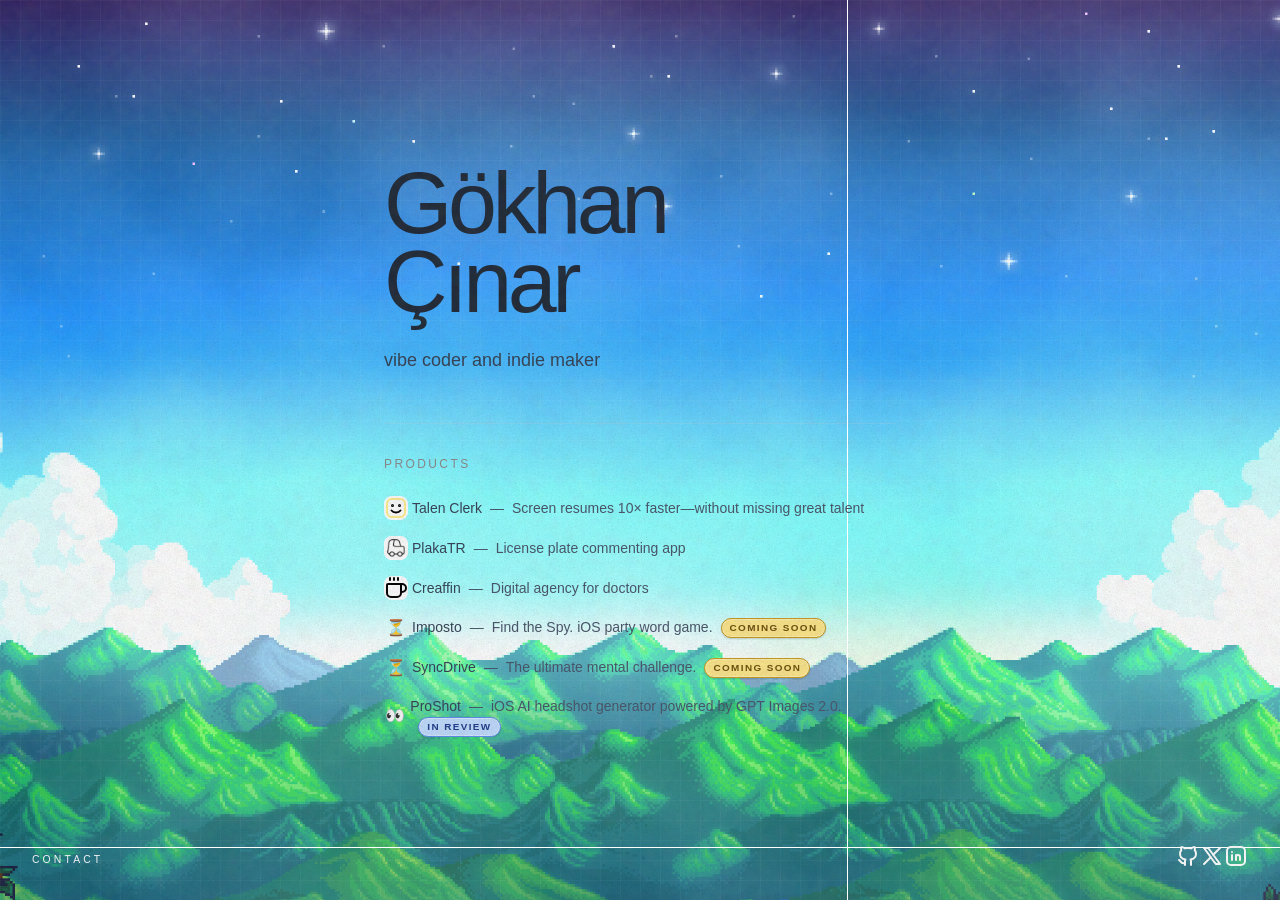
==== commit 3e0eefb3: "new products and some ui changes" ====
--- a/index.html
+++ b/index.html
@@ -25,7 +25,7 @@
           <div class="w-full">
             <div class="overflow-hidden">
               <h1
-                class="hero-title text-[clamp(4rem,8vw,5.5rem)] font-serif leading-[0.9] tracking-tighter text-stone-800 flex items-center gap-0">
+                class="hero-title text-[clamp(4rem,8vw,5.5rem)] leading-[0.9] tracking-tighter text-stone-800 flex items-center gap-0">
                 <span>Gökhan Çınar</span><span class="inline-block align-baseline"
                   style="will-change:transform, opacity;opacity:0;transform:translateY(-80px) scale(0.98)"><span
                     style="display:inline-block;transform:scale(0.9)"><svg viewBox="0 0 233 228" width="0.15em"
@@ -83,6 +83,30 @@
                       </div><span class="mx-2">—</span><span class="font-light">Digital agency for doctors</span>
                     </span>
                   </div>
+                  <div class="flex items-center text-stone-600">
+                    <div class="w-6 h-6 z-10 rounded-lg flex items-center justify-center text-base leading-none" aria-label="Coming soon" role="img">
+                      ⏳
+                    </div>
+                    <span class="text-sm ml-1">
+                      <span class="font-medium text-stone-700">Imposto</span><span class="mx-2">—</span><span class="font-light">Find the Spy. iOS party word game.</span><span class="status-badge is-soon">Coming Soon</span>
+                    </span>
+                  </div>
+                  <div class="flex items-center text-stone-600">
+                    <div class="w-6 h-6 z-10 rounded-lg flex items-center justify-center text-base leading-none" aria-label="Coming soon" role="img">
+                      ⏳
+                    </div>
+                    <span class="text-sm ml-1">
+                      <span class="font-medium text-stone-700">SyncDrive</span><span class="mx-2">—</span><span class="font-light">The ultimate mental challenge.</span><span class="status-badge is-soon">Coming Soon</span>
+                    </span>
+                  </div>
+                  <div class="flex items-center text-stone-600">
+                    <div class="w-6 h-6 z-10 rounded-lg flex items-center justify-center text-base leading-none" aria-label="In review" role="img">
+                      👀
+                    </div>
+                    <span class="text-sm ml-1">
+                      <span class="font-medium text-stone-700">ProShot</span><span class="mx-2">—</span><span class="font-light">iOS AI headshot generator powered by GPT Images 2.0.</span><span class="status-badge is-review">In Review</span>
+                    </span>
+                  </div>
                 </div>
               </div>
             </div>
--- a/css/custom.css
+++ b/css/custom.css
@@ -61,3 +61,44 @@
   outline-offset: 2px;
   border-radius: 6px;
 }
+
+/* Small status pill for products that aren't shipped yet */
+.status-badge {
+  display: inline-block;
+  margin-left: 0.5rem;
+  padding: 2px 8px;
+  font-size: 0.62rem;
+  letter-spacing: 0.14em;
+  text-transform: uppercase;
+  font-weight: 700;
+  border-radius: 999px;
+  border: 1px solid transparent;
+  vertical-align: 0.12em;
+  white-space: nowrap;
+  box-shadow: 0 1px 2px rgba(0,0,0,0.18), 0 0 0 1px rgba(255,255,255,0.35) inset;
+}
+.status-badge.is-soon {
+  background: #fde68a;
+  color: #6b4f08;
+  border-color: #c89b1a;
+}
+.status-badge.is-review {
+  background: #bfdbfe;
+  color: #1e3a8a;
+  border-color: #5b8def;
+}
+@media (prefers-color-scheme: dark) {
+  .status-badge {
+    box-shadow: 0 1px 2px rgba(0,0,0,0.45), 0 0 0 1px rgba(255,255,255,0.08) inset;
+  }
+  .status-badge.is-soon {
+    background: #3a2e0a;
+    color: #fde68a;
+    border-color: #8a6b1f;
+  }
+  .status-badge.is-review {
+    background: #14213a;
+    color: #bfdbfe;
+    border-color: #3a5fb8;
+  }
+}
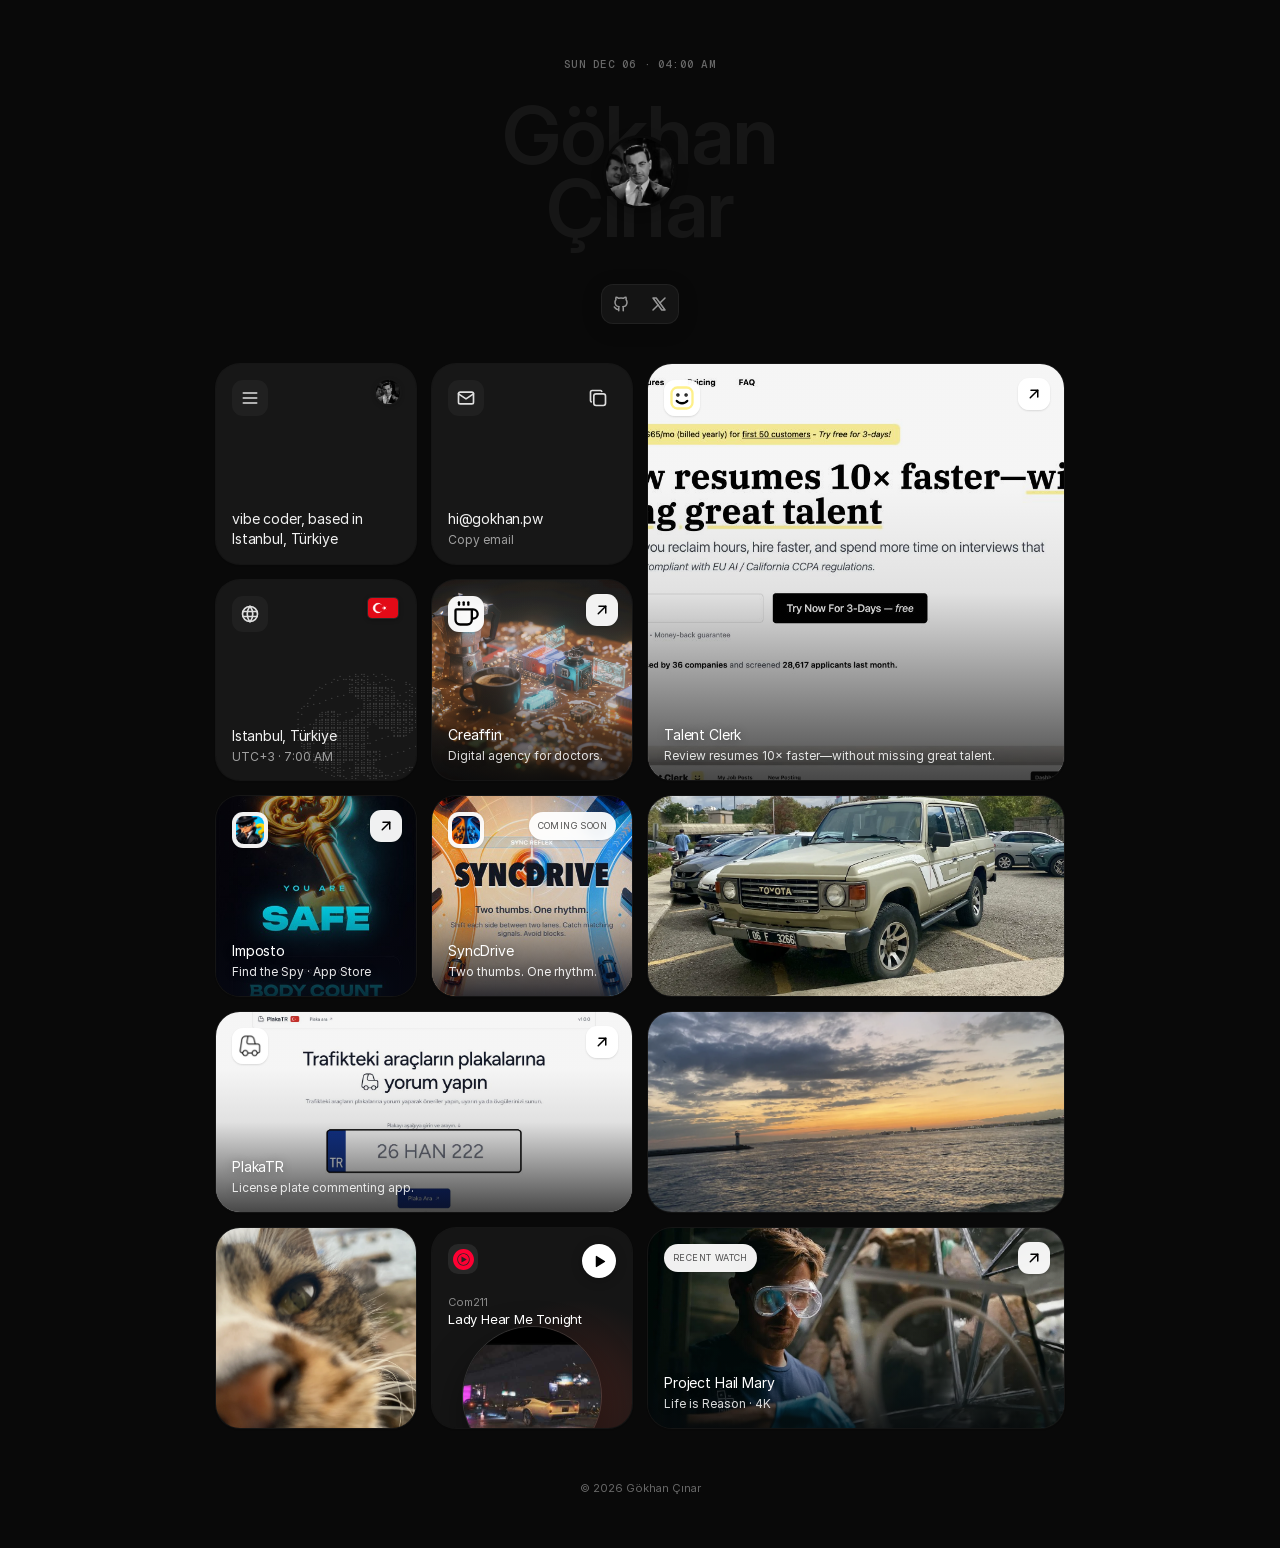
==== commit a1fdc8c6: "Build personalized Now bento homepage" ====
--- a/index.html
+++ b/index.html
@@ -1,149 +1,192 @@
-<!DOCTYPE html>
+<!doctype html>
 <html lang="en">
-
 <head>
   <meta charset="utf-8">
   <meta name="viewport" content="width=device-width, initial-scale=1, viewport-fit=cover">
-  <title>Gökhan Ç.</title>
-  <meta name="description" content="Scale with granularity">
+  <meta name="theme-color" content="#090909">
+  <meta name="description" content="Gökhan Çınar is a vibe coder based in Istanbul, Türkiye, building focused digital products.">
+  <title>Gökhan Çınar — Vibe Coder</title>
   <link rel="icon" href="images/favicon.ico" type="image/x-icon" sizes="16x16">
-  <link rel="stylesheet" href="css/105c502fa036075b.css">
-  <link rel="stylesheet" href="css/custom.css">
-  <script src="js/fog.js" defer></script>
+  <link rel="stylesheet" href="css/now.css?v=20260812-13">
+  <script src="js/now.js?v=20260812-13" defer></script>
 </head>
+<body>
+  <header class="site-header">
+    <time class="local-clock" data-clock datetime="" aria-label="Visitor local date and time">TUE, AUG 11 · 12:00 PM</time>
 
-<body class="__variable_5cfdac __variable_9a8899">
-  <div class="">
-    <div class="grain-overlay" aria-hidden="true"></div>
-    <canvas id="fog-canvas" style="position:fixed;inset:0;width:100%;height:100%;z-index:15;pointer-events:none;"></canvas>
-    <div class="fixed inset-0 z-40 pointer-events-none opacity-[0.6] mix-blend-multiply"
-      style="background-image:url('images/noise.svg');background-repeat:repeat;background-size:120px 120px"></div>
+    <div class="display-name" aria-hidden="true">
+      <span>Gökhan</span>
+      <span>Çınar</span>
+      <img class="profile-avatar" src="images/now/avatar-gokhan.jpg" width="68" height="68" alt="">
+    </div>
+    <h1 class="sr-only">Gökhan Çınar — vibe coder based in Istanbul, Türkiye</h1>
 
-    <main class="z-20 flex items-center justify-center relative w-full mobile-minheight">
-      <div class="relative w-full max-w-lg px-8 sm:px-0">
-        <div class="flex flex-col">
-          <div class="w-full">
-            <div class="overflow-hidden">
-              <h1
-                class="hero-title text-[clamp(4rem,8vw,5.5rem)] leading-[0.9] tracking-tighter text-stone-800 flex items-center gap-0">
-                <span>Gökhan Çınar</span><span class="inline-block align-baseline"
-                  style="will-change:transform, opacity;opacity:0;transform:translateY(-80px) scale(0.98)"><span
-                    style="display:inline-block;transform:scale(0.9)"><svg viewBox="0 0 233 228" width="0.15em"
-                      height="0.15em" xmlns="http://www.w3.org/2000/svg"
-                      class="ml-[0.15em] w-3 h-3 md:w-4 md:h-4 lg:w-5 lg:h-5 mt-[0.14em] md:mt-[0.12em] lg:mt-[0.12em] translate-y-[0.02em] drop-shadow-[0_0_1px_rgba(0,0,0,0.25)]"
-                      role="img">
-                      <path
-                        d="M150.5 4L136 1L116.5 2.5L99 7.5L77 18.5L57 34L36 56.5L22.5 74L12 91.5L4 111.5L0.5 130.5V141L2 152.5L7.5 167L15 179L28 191.5L43.5 202L62 210L97.5 220.5L149.5 227H167L180 226L191.5 223.5L204.5 218.5L212.5 213L223.5 201L227 193L230.5 184L232.5 170.5V149L230.5 138L227 123.5L223.5 111L221 102.5L212 80L198.5 51L188 33.5L179.5 21.5L172 15L158.5 6.5L150.5 4Z"
-                        fill="#FFFFFF" stroke="#FFFFFF"></path>
-                    </svg></span></span></h1>
-              <div class="space-y-4 sm:space-y-6">
-                <p class="text-xs sm:text-sm lg:text-base text-stone-600 tracking-[0.15em] sm:tracking-[0.2em] uppercase">
-                </p>
-                <p class="text-sm sm:text-base lg:text-lg text-stone-700 leading-relaxed font-light">vibe coder and indie maker</p>
-                <!-- <p><span class="font-bold">Pebble Farm</span> is building a generational company, one thoughtful bet at a
-                  time. We aim to balance velocity with craft. Shipping fast enough to learn, refining long enough to
-                  matter.<br><br>Our mission: Products worth keeping.<br><br></p> -->
-              </div>
-              <div class="mt-12 pt-8 border-t border-stone-300/20">
-                <h2 class="text-xs text-stone-400 tracking-[0.2em] uppercase mb-6">Products</h2>
-                <div class="space-y-4">
-                  <div class="flex items-center text-stone-600">
-                    <div class="w-6 h-6 z-10 rounded-lg flex items-center justify-center">
-                      <img alt="Talent Clerk" loading="lazy" width="24" height="24" decoding="async" data-nimg="1"
-                        class="rounded-lg bg-white" style="color:transparent" srcset="images/image_5.svg 1x, images/image_5.svg 2x"
-                        src="images/image_5.svg">
-                    </div>
-                    <span class="text-sm ml-1"><a href="https://talentclerk.com" target="_blank" rel="noopener noreferrer"
-                        class="font-medium hover:underline cursor-pointer text-stone-700">Talen Clerk</a><span
-                        class="mx-2">—</span><span class="font-light">Screen resumes 10× faster—without missing great talent</span></span>
-                  </div>
-                  <div class="flex items-center text-stone-600">
-                    <div class="w-6 h-6 z-10 rounded-lg flex items-center justify-center">
-                      <img alt="PlakaTR" loading="lazy" width="24" height="24" decoding="async" data-nimg="1"
-                        class="rounded-lg bg-white" style="color:transparent" srcset="images/image_2.png 1x, images/image_2.png 2x"
-                        src="images/image_2.png">
-                    </div>
-                    <span class="text-sm ml-1">
-                      <div class="relative inline-block">
-                        <div><a href="https://plakatr.com" target="_blank" rel="noopener noreferrer"
-                        class="font-medium hover:underline cursor-pointer text-stone-700">PlakaTR</a></div>
-                      </div><span class="mx-2">—</span><span class="font-light">License plate commenting app</span>
-                    </span>
-                  </div>
-                  <div class="flex items-center text-stone-600">
-                    <div class="w-6 h-6 z-10 rounded-lg flex items-center justify-center">
-                      <img alt="PlakaTR" loading="lazy" width="24" height="24" decoding="async" data-nimg="1"
-                        class="rounded-lg bg-white" style="color:transparent" srcset="images/image_4.svg 1x, images/image_4.svg 2x"
-                        src="images/image_4.svg">
-                    </div>
-                    <span class="text-sm ml-1">
-                      <div class="relative inline-block">
-                        <div><a href="https://creaffin.com" target="_blank" rel="noopener noreferrer"
-                        class="font-medium hover:underline cursor-pointer text-stone-700">Creaffin</a></div>
-                      </div><span class="mx-2">—</span><span class="font-light">Digital agency for doctors</span>
-                    </span>
-                  </div>
-                  <div class="flex items-center text-stone-600">
-                    <div class="w-6 h-6 z-10 rounded-lg flex items-center justify-center text-base leading-none" aria-label="Coming soon" role="img">
-                      ⏳
-                    </div>
-                    <span class="text-sm ml-1">
-                      <span class="font-medium text-stone-700">Imposto</span><span class="mx-2">—</span><span class="font-light">Find the Spy. iOS party word game.</span><span class="status-badge is-soon">Coming Soon</span>
-                    </span>
-                  </div>
-                  <div class="flex items-center text-stone-600">
-                    <div class="w-6 h-6 z-10 rounded-lg flex items-center justify-center text-base leading-none" aria-label="Coming soon" role="img">
-                      ⏳
-                    </div>
-                    <span class="text-sm ml-1">
-                      <span class="font-medium text-stone-700">SyncDrive</span><span class="mx-2">—</span><span class="font-light">The ultimate mental challenge.</span><span class="status-badge is-soon">Coming Soon</span>
-                    </span>
-                  </div>
-                  <div class="flex items-center text-stone-600">
-                    <div class="w-6 h-6 z-10 rounded-lg flex items-center justify-center text-base leading-none" aria-label="In review" role="img">
-                      👀
-                    </div>
-                    <span class="text-sm ml-1">
-                      <span class="font-medium text-stone-700">ProShot</span><span class="mx-2">—</span><span class="font-light">iOS AI headshot generator powered by GPT Images 2.0.</span><span class="status-badge is-review">In Review</span>
-                    </span>
-                  </div>
-                </div>
-              </div>
-            </div>
-          </div>
-        </div>
+    <nav class="social-nav" aria-label="Social profiles">
+      <a class="social-link" href="https://github.com/gokhaanc" target="_blank" rel="noopener noreferrer" aria-label="GitHub, gokhaanc">
+        <img src="images/now/icons/brand-github.svg" width="18" height="18" alt="" aria-hidden="true">
+        <span class="social-tooltip" role="tooltip">GitHub · gokhaanc</span>
+      </a>
+      <a class="social-link" href="https://x.com/gokhanpw" target="_blank" rel="noopener noreferrer" aria-label="X, at gokhanpw">
+        <img src="images/now/icons/brand-x.svg" width="18" height="18" alt="" aria-hidden="true">
+        <span class="social-tooltip" role="tooltip">X · @gokhanpw</span>
+      </a>
+    </nav>
+  </header>
+
+  <main class="bento" aria-label="About and current projects">
+    <article class="card bio-card">
+      <span class="card-icon" aria-hidden="true">
+        <img src="images/now/icons/menu-2.svg" width="20" height="20" alt="">
+      </span>
+      <img class="bio-avatar" src="images/now/avatar-gokhan.jpg" width="24" height="24" alt="" aria-hidden="true">
+      <p>vibe coder, based in<br>Istanbul, Türkiye</p>
+    </article>
+
+    <button class="card contact-card" type="button" data-copy-email="hi@gokhan.pw" aria-describedby="copy-instruction">
+      <span class="card-icon" aria-hidden="true">
+        <img src="images/now/icons/mail.svg" width="20" height="20" alt="">
+      </span>
+      <span class="contact-copy">
+        <span class="contact-email" data-copy-label>hi@gokhan.pw</span>
+        <span class="contact-hint" id="copy-instruction" data-copy-hint>Copy email</span>
+      </span>
+      <span class="copy-action" aria-hidden="true">
+        <img class="copy-icon is-visible" data-copy-icon src="images/now/icons/copy.svg" width="18" height="18" alt="">
+        <img class="copy-icon" data-check-icon src="images/now/icons/check.svg" width="18" height="18" alt="">
+      </span>
+    </button>
+
+    <a class="card visual-card talent-card" href="https://talentclerk.com/" target="_blank" rel="noopener noreferrer" aria-label="Visit Talent Clerk">
+      <video class="visual-media card-video" data-loop-video autoplay muted loop playsinline preload="auto" poster="images/now/talent-clerk-hero.jpg" aria-hidden="true">
+        <source src="images/now/videos/talent-clerk.mp4" type="video/mp4">
+      </video>
+      <span class="visual-shade" aria-hidden="true"></span>
+      <span class="product-mark" aria-hidden="true"><img src="images/image_5.svg" width="28" height="28" alt=""></span>
+      <span class="external-mark" aria-hidden="true"><img src="images/now/icons/arrow-up-right.svg" width="18" height="18" alt=""></span>
+      <span class="visual-copy">
+        <strong>Talent Clerk</strong>
+        <span>Review resumes 10× faster—without missing great talent.</span>
+      </span>
+    </a>
+
+    <article class="card location-card">
+      <span class="card-icon" aria-hidden="true">
+        <img src="images/now/icons/world.svg" width="20" height="20" alt="">
+      </span>
+      <img class="location-flag" src="images/now/turkiye-flag.png" width="30" height="20" alt="" aria-hidden="true">
+      <pre class="location-globe" data-location-globe aria-hidden="true" role="presentation" inert></pre>
+      <div class="location-copy">
+        <h2>Istanbul, Türkiye</h2>
+        <p data-istanbul-time>Local time · UTC+3</p>
       </div>
-      <div
-        class="absolute bottom-4 left-4 sm:bottom-8 sm:left-8 text-[0.55rem] sm:text-[0.65rem] tracking-[0.25em] sm:tracking-[0.3em] uppercase text-white safe-bottom">
-        <a href="mailto:hi@gokhan.pw" target="_blank" rel="noopener noreferrer">contact</a></div>
-      <div
-        class="absolute bottom-4 right-4 sm:bottom-8 sm:right-8 text-white safe-bottom">
-        <div class="flex items-center gap-6 touch-targets">
-          <a href="https://github.com/gokhaanc" target="_blank" rel="noopener noreferrer" aria-label="GitHub" class="opacity-90 hover:opacity-100 transition-opacity">
-            <svg  xmlns="http://www.w3.org/2000/svg"  width="24"  height="24"  viewBox="0 0 24 24"  fill="none"  stroke="currentColor"  stroke-width="2"  stroke-linecap="round"  stroke-linejoin="round"  class="icon icon-tabler icons-tabler-outline icon-tabler-brand-github"><path stroke="none" d="M0 0h24v24H0z" fill="none"/><path d="M9 19c-4.3 1.4 -4.3 -2.5 -6 -3m12 5v-3.5c0 -1 .1 -1.4 -.5 -2c2.8 -.3 5.5 -1.4 5.5 -6a4.6 4.6 0 0 0 -1.3 -3.2a4.2 4.2 0 0 0 -.1 -3.2s-1.1 -.3 -3.5 1.3a12.3 12.3 0 0 0 -6.2 0c-2.4 -1.6 -3.5 -1.3 -3.5 -1.3a4.2 4.2 0 0 0 -.1 3.2a4.6 4.6 0 0 0 -1.3 3.2c0 4.6 2.7 5.7 5.5 6c-.6 .6 -.6 1.2 -.5 2v3.5" /></svg>
-          </a>
-          <a href="https://x.com/gokhansolo" target="_blank" rel="noopener noreferrer" aria-label="X (Twitter)" class="opacity-90 hover:opacity-100 transition-opacity">
-            <svg  xmlns="http://www.w3.org/2000/svg"  width="24"  height="24"  viewBox="0 0 24 24"  fill="none"  stroke="currentColor"  stroke-width="2"  stroke-linecap="round"  stroke-linejoin="round"  class="icon icon-tabler icons-tabler-outline icon-tabler-brand-x"><path stroke="none" d="M0 0h24v24H0z" fill="none"/><path d="M4 4l11.733 16h4.267l-11.733 -16z" /><path d="M4 20l6.768 -6.768m2.46 -2.46l6.772 -6.772" /></svg>
-          </a>
-          <a href="https://www.linkedin.com/in/gokhaanc/" target="_blank" rel="noopener noreferrer" aria-label="LinkedIn" class="opacity-90 hover:opacity-100 transition-opacity">
-            <svg  xmlns="http://www.w3.org/2000/svg"  width="24"  height="24"  viewBox="0 0 24 24"  fill="none"  stroke="currentColor"  stroke-width="2"  stroke-linecap="round"  stroke-linejoin="round"  class="icon icon-tabler icons-tabler-outline icon-tabler-brand-linkedin"><path stroke="none" d="M0 0h24v24H0z" fill="none"/><path d="M8 11v5" /><path d="M8 8v.01" /><path d="M12 16v-5" /><path d="M16 16v-3a2 2 0 1 0 -4 0" /><path d="M3 7a4 4 0 0 1 4 -4h10a4 4 0 0 1 4 4v10a4 4 0 0 1 -4 4h-10a4 4 0 0 1 -4 -4z" /></svg>
-          </a>
-        </div>
+    </article>
+
+    <a class="card visual-card creaffin-card" href="https://creaffin.com/" target="_blank" rel="noopener noreferrer" aria-label="Visit Creaffin">
+      <img class="visual-media" src="images/now/creaffin-footer-bg.png" alt="Creaffin coffee cup and creative technology artwork" width="1344" height="768" loading="lazy">
+      <span class="visual-shade" aria-hidden="true"></span>
+      <span class="product-mark" aria-hidden="true"><img src="images/image_4.svg" width="28" height="28" alt=""></span>
+      <span class="external-mark" aria-hidden="true"><img src="images/now/icons/arrow-up-right.svg" width="18" height="18" alt=""></span>
+      <span class="visual-copy">
+        <strong>Creaffin</strong>
+        <span>Digital agency for doctors.</span>
+      </span>
+    </a>
+
+    <a class="card visual-card app-card imposto-card" href="https://apps.apple.com/app/id6765522972" target="_blank" rel="noopener noreferrer" aria-label="View Imposto on the App Store">
+      <video class="visual-media card-video" data-loop-video autoplay muted loop playsinline preload="auto" poster="images/now/imposto-screen.jpg" aria-hidden="true">
+        <source src="images/now/videos/imposto.mp4" type="video/mp4">
+      </video>
+      <span class="visual-shade" aria-hidden="true"></span>
+      <span class="product-mark" aria-hidden="true"><img src="images/now/imposto-icon.webp" width="28" height="28" alt=""></span>
+      <span class="external-mark" aria-hidden="true"><img src="images/now/icons/arrow-up-right.svg" width="18" height="18" alt=""></span>
+      <span class="visual-copy">
+        <strong>Imposto</strong>
+        <span>Find the Spy · App Store</span>
+      </span>
+    </a>
+
+    <article class="card visual-card app-card static-visual-card syncdrive-card">
+      <video class="visual-media card-video" data-loop-video autoplay muted loop playsinline preload="auto" poster="images/now/syncdrive-screen.jpg" aria-hidden="true">
+        <source src="images/now/videos/syncdrive.mp4" type="video/mp4">
+      </video>
+      <span class="visual-shade" aria-hidden="true"></span>
+      <span class="product-mark" aria-hidden="true"><img src="images/now/syncdrive-icon.webp" width="28" height="28" alt=""></span>
+      <span class="availability-pill">Coming Soon</span>
+      <span class="visual-copy">
+        <strong>SyncDrive</strong>
+        <span>Two thumbs. One rhythm.</span>
+      </span>
+    </article>
+
+    <button class="card photo-card photo-car-card" type="button" data-lightbox-trigger aria-label="Open photo: Beige vintage Toyota Land Cruiser under a cloudy sky">
+      <img class="photo-media" src="images/now/photo-7273.webp" alt="Beige vintage Toyota Land Cruiser under a cloudy sky" width="1350" height="1800" loading="lazy">
+    </button>
+
+    <a class="card visual-card plakatr-card" href="https://plakatr.com/" target="_blank" rel="noopener noreferrer" aria-label="Visit PlakaTR">
+      <img class="visual-media" src="images/now/plakatr-hero.jpg" alt="PlakaTR license plate commenting app homepage" width="1280" height="720" loading="lazy">
+      <span class="visual-shade" aria-hidden="true"></span>
+      <span class="product-mark" aria-hidden="true"><img src="images/image_2.png" width="28" height="28" alt=""></span>
+      <span class="external-mark" aria-hidden="true"><img src="images/now/icons/arrow-up-right.svg" width="18" height="18" alt=""></span>
+      <span class="visual-copy">
+        <strong>PlakaTR</strong>
+        <span>License plate commenting app.</span>
+      </span>
+    </a>
+
+    <button class="card photo-card photo-sunset-card" type="button" data-lightbox-trigger aria-label="Open photo: Sunset over the Bosphorus in Istanbul">
+      <img class="photo-media" src="images/now/photo-7521.webp" alt="Sunset over the Bosphorus in Istanbul" width="1800" height="1350" loading="lazy">
+    </button>
+
+    <button class="card photo-card photo-cat-card" type="button" data-lightbox-trigger aria-label="Open photo: Close-up of a tabby cat">
+      <img class="photo-media" src="images/now/photo-9128.webp" alt="Close-up of a tabby cat" width="1350" height="1800" loading="lazy">
+    </button>
+
+    <article class="card music-card" data-music-card>
+      <iframe class="music-player-frame" data-music-player data-src="https://www.youtube-nocookie.com/embed/t1_N1GpW9P4?autoplay=1&amp;enablejsapi=1&amp;playsinline=1&amp;controls=0&amp;loop=1&amp;playlist=t1_N1GpW9P4&amp;rel=0" title="Lady Hear Me Tonight audio player" loading="lazy" allow="autoplay; encrypted-media" tabindex="-1" aria-hidden="true"></iframe>
+      <a class="music-service" href="https://music.youtube.com/watch?v=t1_N1GpW9P4&amp;si=DPbGFyNjfKwJHHcQ" target="_blank" rel="noopener noreferrer" aria-label="Open Lady Hear Me Tonight on YouTube Music">
+        <img src="images/now/icons/youtube-music.svg" width="24" height="24" alt="" aria-hidden="true">
+      </a>
+      <button class="music-toggle" type="button" data-music-toggle aria-label="Play Lady Hear Me Tonight" aria-pressed="false">
+        <img class="music-control-icon is-visible" data-music-play-icon src="images/now/icons/player-play.svg" width="18" height="18" alt="" aria-hidden="true">
+        <img class="music-control-icon" data-music-pause-icon src="images/now/icons/player-pause.svg" width="18" height="18" alt="" aria-hidden="true">
+      </button>
+      <div class="music-copy">
+        <span>Com211</span>
+        <strong>Lady Hear Me Tonight</strong>
       </div>
-    </main>
-    <svg class="hidden">
-      <defs>
-        <filter id="grain">
-          <feTurbulence baseFrequency="12" numOctaves="12" seed="8"></feTurbulence>
-          <feColorMatrix values="0 0 0 0 0 0 0 0 0 0 0 0 0 0 0 0 0 0 1 0"></feColorMatrix>
-          <feComponentTransfer>
-            <feFuncA type="discrete" tableValues="0 0.2 0.25 0.2 0.15 0.25 0.2 0.1 0.3 0.2"></feFuncA>
-          </feComponentTransfer>
-          <feComposite operator="over" in2="SourceGraphic"></feComposite>
-        </filter>
-      </defs>
-    </svg>
+      <div class="music-art" aria-hidden="true">
+        <img src="images/now/song-lady-hear-me-tonight.jpg" width="480" height="360" alt="">
+      </div>
+      <span class="sr-only" data-music-live aria-live="polite" aria-atomic="true"></span>
+    </article>
+
+    <a class="card visual-card watch-card" href="https://www.youtube.com/watch?v=eeKFto-WBYk&amp;pp=ygUWcHJvamVjdCBoYWlsIG1hcnkgY2xpcA%3D%3D" target="_blank" rel="noopener noreferrer" aria-label="Watch Project Hail Mary clip on YouTube">
+      <img class="visual-media watch-poster" src="images/now/project-hail-mary.jpg" alt="Ryan Gosling in Project Hail Mary" width="1280" height="720" loading="lazy">
+      <span class="youtube-video-background" data-youtube-background data-src="https://www.youtube-nocookie.com/embed/eeKFto-WBYk?autoplay=1&amp;mute=1&amp;loop=1&amp;playlist=eeKFto-WBYk&amp;controls=0&amp;modestbranding=1&amp;rel=0&amp;playsinline=1&amp;disablekb=1&amp;fs=0&amp;enablejsapi=1" aria-hidden="true">
+        <iframe title="Project Hail Mary background video" loading="lazy" allow="autoplay; encrypted-media" tabindex="-1"></iframe>
+      </span>
+      <span class="visual-shade" aria-hidden="true"></span>
+      <span class="availability-pill watch-pill">Recent Watch</span>
+      <span class="external-mark" aria-hidden="true"><img src="images/now/icons/arrow-up-right.svg" width="18" height="18" alt=""></span>
+      <span class="visual-copy">
+        <strong>Project Hail Mary</strong>
+        <span>Life is Reason · 4K</span>
+      </span>
+    </a>
+  </main>
+
+  <div class="photo-lightbox" data-photo-lightbox role="dialog" aria-modal="true" aria-label="Photo viewer" hidden>
+    <button class="photo-lightbox-dismiss" type="button" data-lightbox-close aria-label="Close photo viewer"></button>
+    <figure class="photo-lightbox-figure">
+      <img data-lightbox-image alt="">
+      <figcaption class="sr-only" data-lightbox-caption></figcaption>
+    </figure>
   </div>
+
+  <footer class="site-footer">
+    <p>© <span data-year>2026</span> Gökhan Çınar</p>
+  </footer>
+
+  <p class="sr-only" data-copy-live aria-live="polite" aria-atomic="true"></p>
 </body>
-
 </html>
--- a/css/now.css
+++ b/css/now.css
@@ -0,0 +1,1069 @@
+@font-face {
+  font-family: "Inter";
+  src: url("../fonts/inter-400.woff2") format("woff2");
+  font-style: normal;
+  font-weight: 400;
+  font-display: swap;
+}
+
+@font-face {
+  font-family: "Inter Display";
+  src: url("../fonts/inter-display-600.woff2") format("woff2");
+  font-style: normal;
+  font-weight: 600;
+  font-display: swap;
+}
+
+@font-face {
+  font-family: "Geist Mono";
+  src: url("../fonts/93f479601ee12b01-s.p.woff2") format("woff2");
+  font-style: normal;
+  font-weight: 100 900;
+  font-display: swap;
+}
+
+:root {
+  color-scheme: dark;
+  --canvas: #090909;
+  --card: #171717;
+  --ink: #f2f2f2;
+  --muted: #a0a0a0;
+  --quiet: #686868;
+  --radius: 24px;
+  --gap: 16px;
+  --shadow: 0 0 0 1px rgba(255, 255, 255, 0.055), 0 1px 2px rgba(0, 0, 0, 0.32);
+}
+
+*,
+*::before,
+*::after {
+  box-sizing: border-box;
+}
+
+html {
+  background: var(--canvas);
+  color: var(--ink);
+  font-family: "Inter", Arial, sans-serif;
+  font-synthesis: none;
+  -webkit-font-smoothing: antialiased;
+  text-rendering: optimizeLegibility;
+}
+
+body {
+  position: relative;
+  min-width: 0;
+  min-height: 100vh;
+  margin: 0;
+  overflow-x: hidden;
+  background: var(--canvas);
+}
+
+body.lightbox-open {
+  overflow: hidden;
+}
+
+button,
+a {
+  -webkit-tap-highlight-color: transparent;
+}
+
+button {
+  font: inherit;
+}
+
+img {
+  display: block;
+  max-width: 100%;
+}
+
+.sr-only {
+  position: absolute !important;
+  width: 1px !important;
+  height: 1px !important;
+  padding: 0 !important;
+  margin: -1px !important;
+  overflow: hidden !important;
+  clip: rect(0, 0, 0, 0) !important;
+  white-space: nowrap !important;
+  border: 0 !important;
+}
+
+.site-header,
+.bento,
+.site-footer {
+  position: relative;
+  z-index: 1;
+  width: min(848px, calc(100% - 32px));
+  margin-inline: auto;
+}
+
+.site-header {
+  position: relative;
+  height: 364px;
+  padding-block: 56px 40px;
+}
+
+.local-clock {
+  display: block;
+  width: max-content;
+  margin-inline: auto;
+  color: var(--quiet);
+  font-family: "Geist Mono", ui-monospace, monospace;
+  font-size: 11px;
+  font-weight: 500;
+  line-height: 16px;
+  letter-spacing: 0.02em;
+  text-transform: uppercase;
+  animation: fade-up 520ms cubic-bezier(0.22, 1, 0.36, 1) both;
+}
+
+.display-name {
+  position: relative;
+  display: flex;
+  flex-direction: column;
+  width: max-content;
+  margin: 27px auto 0;
+  align-items: center;
+  color: rgba(255, 255, 255, 0.055);
+  font-family: "Inter Display", "Inter", sans-serif;
+  font-size: clamp(64px, 8vw, 80px);
+  font-weight: 600;
+  line-height: 0.91;
+  letter-spacing: -0.01em;
+  text-align: center;
+  user-select: none;
+  animation: fade-up 600ms 60ms cubic-bezier(0.22, 1, 0.36, 1) both;
+}
+
+.profile-avatar {
+  position: absolute;
+  top: 50%;
+  left: 50%;
+  width: 68px;
+  height: 68px;
+  border-radius: 50%;
+  object-fit: cover;
+  box-shadow: 0 0 0 3px var(--canvas), 0 3px 14px rgba(0, 0, 0, 0.45);
+  transform: translate(-50%, -50%);
+}
+
+.social-nav {
+  position: absolute;
+  bottom: 40px;
+  right: 0;
+  left: 0;
+  display: flex;
+  width: max-content;
+  gap: 2px;
+  margin-inline: auto;
+  padding: 2px;
+  border-radius: 12px;
+  background: rgba(22, 22, 22, 0.92);
+  box-shadow: inset 0 0 0 1px rgba(255, 255, 255, 0.055), 0 4px 20px rgba(0, 0, 0, 0.18);
+  backdrop-filter: blur(12px);
+  animation: fade-up 600ms 120ms cubic-bezier(0.22, 1, 0.36, 1) both;
+}
+
+.social-link {
+  position: relative;
+  display: grid;
+  width: 36px;
+  height: 36px;
+  place-items: center;
+  border-radius: 10px;
+  color: var(--ink);
+  transition: background-color 180ms ease, transform 180ms ease;
+}
+
+.social-link img {
+  width: 18px;
+  height: 18px;
+  filter: invert(1);
+  opacity: 0.56;
+  transition: opacity 180ms ease;
+}
+
+.social-link:hover,
+.social-link:focus-visible {
+  background: #242424;
+}
+
+.social-link:hover img,
+.social-link:focus-visible img {
+  opacity: 0.92;
+}
+
+.social-link:active {
+  transform: scale(0.96);
+}
+
+.social-tooltip {
+  position: absolute;
+  bottom: calc(100% + 8px);
+  left: 50%;
+  z-index: 10;
+  width: max-content;
+  max-width: 180px;
+  padding: 5px 8px;
+  border-radius: 7px;
+  background: #f2f2f2;
+  color: #151515;
+  box-shadow: 0 4px 18px rgba(0, 0, 0, 0.32);
+  font-size: 11px;
+  line-height: 14px;
+  opacity: 0;
+  pointer-events: none;
+  transform: translate(-50%, 4px);
+  transition: opacity 140ms ease, transform 140ms ease;
+}
+
+.social-link:hover .social-tooltip,
+.social-link:focus-visible .social-tooltip {
+  opacity: 1;
+  transform: translate(-50%, 0);
+}
+
+.bento {
+  display: grid;
+  grid-template-columns: repeat(4, minmax(0, 1fr));
+  grid-template-rows: repeat(5, 200px);
+  grid-template-areas:
+    "bio contact talent talent"
+    "location creaffin talent talent"
+    "imposto syncdrive photo-car photo-car"
+    "plakatr plakatr photo-sunset photo-sunset"
+    "photo-cat music watch watch";
+  gap: var(--gap);
+}
+
+.card {
+  position: relative;
+  min-width: 0;
+  min-height: 0;
+  overflow: hidden;
+  border: 0;
+  border-radius: var(--radius);
+  background: var(--card);
+  box-shadow: var(--shadow);
+  color: var(--ink);
+  text-decoration: none;
+  animation: fade-up 620ms cubic-bezier(0.22, 1, 0.36, 1) both;
+}
+
+.card:nth-child(1) { animation-delay: 120ms; }
+.card:nth-child(2) { animation-delay: 160ms; }
+.card:nth-child(3) { animation-delay: 200ms; }
+.card:nth-child(4) { animation-delay: 240ms; }
+.card:nth-child(5) { animation-delay: 280ms; }
+.card:nth-child(6) { animation-delay: 320ms; }
+.card:nth-child(7) { animation-delay: 360ms; }
+.card:nth-child(8) { animation-delay: 400ms; }
+.card:nth-child(9) { animation-delay: 440ms; }
+.card:nth-child(10) { animation-delay: 480ms; }
+.card:nth-child(11) { animation-delay: 520ms; }
+.card:nth-child(12) { animation-delay: 560ms; }
+.card:nth-child(13) { animation-delay: 600ms; }
+
+.bio-card { grid-area: bio; }
+.contact-card { grid-area: contact; }
+.talent-card { grid-area: talent; }
+.plakatr-card { grid-area: plakatr; }
+.creaffin-card { grid-area: creaffin; }
+.imposto-card { grid-area: imposto; }
+.syncdrive-card { grid-area: syncdrive; }
+.photo-car-card { grid-area: photo-car; }
+.photo-sunset-card { grid-area: photo-sunset; }
+.photo-cat-card { grid-area: photo-cat; }
+.location-card { grid-area: location; }
+.music-card { grid-area: music; }
+.watch-card { grid-area: watch; }
+
+.bio-card,
+.contact-card,
+.location-card {
+  padding: 16px;
+}
+
+.card-icon,
+.copy-action {
+  display: grid;
+  width: 36px;
+  height: 36px;
+  place-items: center;
+  border-radius: 11px;
+  background: #202020;
+}
+
+.card-icon img,
+.copy-action img {
+  width: 20px;
+  height: 20px;
+  filter: invert(1);
+  opacity: 0.86;
+}
+
+.bio-card p {
+  position: absolute;
+  right: 16px;
+  bottom: 15px;
+  left: 16px;
+  margin: 0;
+  font-size: 14px;
+  line-height: 20px;
+  letter-spacing: -0.01em;
+}
+
+.bio-avatar {
+  position: absolute;
+  top: 16px;
+  right: 16px;
+  width: 24px;
+  height: 24px;
+  border-radius: 50%;
+  object-fit: cover;
+  box-shadow: 0 0 0 2px var(--card), 0 1px 5px rgba(0, 0, 0, 0.42);
+}
+
+.contact-card {
+  cursor: copy;
+  text-align: left;
+  transition: background-color 180ms ease, transform 180ms ease;
+}
+
+.contact-card > .card-icon {
+  position: absolute;
+  top: 16px;
+  left: 16px;
+}
+
+.contact-card:hover {
+  background: #1d1d1d;
+}
+
+.contact-card:active {
+  transform: scale(0.985);
+}
+
+.copy-action {
+  position: absolute;
+  top: 16px;
+  right: 16px;
+  background: transparent;
+}
+
+.copy-icon {
+  display: none;
+}
+
+.copy-icon.is-visible {
+  display: block;
+}
+
+.contact-copy {
+  position: absolute;
+  right: 16px;
+  bottom: 16px;
+  left: 16px;
+  display: flex;
+  flex-direction: column;
+  gap: 3px;
+}
+
+.contact-email {
+  overflow: hidden;
+  font-size: 14px;
+  line-height: 20px;
+  letter-spacing: -0.015em;
+  text-overflow: ellipsis;
+  white-space: nowrap;
+}
+
+.contact-hint {
+  color: var(--muted);
+  font-size: 12px;
+  line-height: 16px;
+}
+
+.visual-card {
+  background: #151515;
+  isolation: isolate;
+}
+
+.visual-media,
+.visual-shade {
+  position: absolute;
+  inset: 0;
+  width: 100%;
+  height: 100%;
+}
+
+.visual-media {
+  display: block;
+  z-index: -2;
+  object-fit: cover;
+  object-position: center top;
+  transform: scale(1.001);
+  transition: transform 480ms cubic-bezier(0.22, 1, 0.36, 1), filter 300ms ease;
+}
+
+.talent-card .visual-media {
+  object-position: center center;
+}
+
+.plakatr-card .visual-media {
+  object-position: 50% 34%;
+}
+
+.creaffin-card .visual-media {
+  object-position: 48% center;
+}
+
+.imposto-card .visual-media {
+  object-position: center 25%;
+}
+
+.syncdrive-card .visual-media {
+  object-position: center 12%;
+}
+
+.visual-shade {
+  z-index: -1;
+  background: linear-gradient(180deg, rgba(8, 8, 8, 0.04) 28%, rgba(8, 8, 8, 0.12) 55%, rgba(8, 8, 8, 0.74) 100%);
+}
+
+a.visual-card:hover .visual-media,
+a.visual-card:focus-visible .visual-media {
+  filter: saturate(1.04);
+  transform: scale(1.025);
+}
+
+.product-mark,
+.external-mark {
+  position: absolute;
+  top: 16px;
+  display: grid;
+  place-items: center;
+  border-radius: 11px;
+  background: rgba(255, 255, 255, 0.94);
+  box-shadow: 0 1px 2px rgba(0, 0, 0, 0.12);
+  backdrop-filter: blur(8px);
+}
+
+.product-mark {
+  left: 16px;
+  width: 36px;
+  height: 36px;
+}
+
+.product-mark img {
+  width: 28px;
+  height: 28px;
+  border-radius: 8px;
+  object-fit: contain;
+}
+
+.external-mark {
+  right: 16px;
+  width: 32px;
+  height: 32px;
+  transform: translate(2px, -2px);
+  transition: transform 220ms cubic-bezier(0.22, 1, 0.36, 1);
+}
+
+.external-mark img {
+  width: 18px;
+  height: 18px;
+}
+
+a.visual-card:hover .external-mark,
+a.visual-card:focus-visible .external-mark {
+  transform: translate(0, 0);
+}
+
+.availability-pill {
+  position: absolute;
+  top: 16px;
+  right: 16px;
+  display: inline-flex;
+  min-height: 28px;
+  align-items: center;
+  padding-inline: 9px;
+  border-radius: 999px;
+  background: rgba(255, 255, 255, 0.94);
+  color: #4c4c4c;
+  box-shadow: 0 1px 2px rgba(0, 0, 0, 0.12);
+  font-size: 9px;
+  line-height: 12px;
+  letter-spacing: 0.045em;
+  text-transform: uppercase;
+  backdrop-filter: blur(8px);
+}
+
+.app-card .visual-shade {
+  background: linear-gradient(180deg, rgba(6, 8, 18, 0.02) 24%, rgba(6, 8, 18, 0.12) 54%, rgba(6, 8, 18, 0.82) 100%);
+}
+
+.app-card .visual-copy span {
+  opacity: 0.9;
+}
+
+.photo-card {
+  appearance: none;
+  padding: 0;
+  background: #151515;
+  cursor: zoom-in;
+}
+
+.photo-media {
+  width: 100%;
+  height: 100%;
+  object-fit: cover;
+  transform: scale(1.001);
+  transition: transform 480ms cubic-bezier(0.22, 1, 0.36, 1), filter 300ms ease;
+}
+
+.photo-card:hover .photo-media,
+.photo-card:focus-visible .photo-media {
+  filter: saturate(1.03);
+  transform: scale(1.018);
+}
+
+.photo-car-card .photo-media {
+  object-position: center 64%;
+}
+
+.photo-sunset-card .photo-media {
+  object-position: center 50%;
+}
+
+.photo-cat-card .photo-media {
+  object-position: center 42%;
+}
+
+.location-card {
+  isolation: isolate;
+}
+
+.location-card .card-icon {
+  position: relative;
+  z-index: 2;
+}
+
+.location-flag {
+  position: absolute;
+  top: 18px;
+  right: 18px;
+  width: 30px;
+  height: 20px;
+  border-radius: 4px;
+  box-shadow: 0 0 0 1px rgba(255, 255, 255, 0.1), 0 1px 5px rgba(0, 0, 0, 0.4);
+  object-fit: cover;
+}
+
+.location-globe {
+  position: absolute;
+  right: -4px;
+  bottom: -1px;
+  z-index: 0;
+  width: 126px;
+  height: 110px;
+  margin: 0;
+  overflow: hidden;
+  color: rgba(255, 255, 255, 0.18);
+  font-family: "Geist Mono", ui-monospace, monospace;
+  font-size: 8px;
+  font-variant-ligatures: none;
+  font-weight: 500;
+  line-height: 8px;
+  letter-spacing: 0;
+  pointer-events: none;
+  user-select: none;
+  white-space: pre;
+}
+
+.location-copy {
+  position: absolute;
+  right: 16px;
+  bottom: 15px;
+  left: 16px;
+  z-index: 2;
+}
+
+.location-copy h2,
+.location-copy p {
+  margin: 0;
+}
+
+.location-copy h2 {
+  font-size: 14px;
+  font-weight: 600;
+  line-height: 20px;
+  letter-spacing: -0.015em;
+}
+
+.location-copy p {
+  margin-top: 3px;
+  color: var(--muted);
+  font-size: 12px;
+  line-height: 16px;
+}
+
+.watch-card .visual-media {
+  object-position: 38% center;
+}
+
+.card-video {
+  background: #0e0e0e;
+}
+
+.watch-poster {
+  z-index: -3;
+}
+
+.youtube-video-background {
+  position: absolute;
+  inset: 0;
+  z-index: -2;
+  display: block;
+  overflow: hidden;
+  background: #090909;
+  opacity: 0;
+  pointer-events: none;
+  transition: opacity 360ms ease;
+}
+
+.youtube-video-background.is-ready {
+  opacity: 1;
+}
+
+.youtube-video-background iframe {
+  position: absolute;
+  top: 50%;
+  left: 50%;
+  width: 100%;
+  min-width: 100%;
+  height: auto;
+  min-height: 100%;
+  aspect-ratio: 16 / 9;
+  border: 0;
+  transform: translate(-50%, -50%);
+}
+
+.watch-card .visual-shade {
+  background: linear-gradient(180deg, rgba(5, 9, 12, 0.02) 28%, rgba(5, 9, 12, 0.14) 55%, rgba(5, 9, 12, 0.82) 100%);
+}
+
+.watch-pill {
+  right: auto;
+  left: 16px;
+}
+
+.music-card {
+  isolation: isolate;
+  background: #151515;
+  color: #fff;
+}
+
+.music-card::after {
+  position: absolute;
+  inset: 0;
+  z-index: 0;
+  background: radial-gradient(circle at 72% 88%, rgba(247, 83, 62, 0.2), transparent 46%);
+  content: "";
+  pointer-events: none;
+}
+
+.music-player-frame {
+  position: absolute;
+  width: 1px;
+  height: 1px;
+  border: 0;
+  opacity: 0;
+  pointer-events: none;
+}
+
+.music-service,
+.music-toggle {
+  position: absolute;
+  z-index: 3;
+  display: grid;
+  place-items: center;
+}
+
+.music-service {
+  top: 16px;
+  left: 16px;
+  width: 30px;
+  height: 30px;
+  border-radius: 10px;
+  background: rgba(255, 255, 255, 0.08);
+  transition: background-color 180ms ease, transform 180ms ease;
+}
+
+.music-service img {
+  width: 21px;
+  height: 21px;
+}
+
+.music-service:hover,
+.music-service:focus-visible {
+  background: rgba(255, 255, 255, 0.14);
+  transform: translateY(-1px);
+}
+
+.music-toggle {
+  top: 16px;
+  right: 16px;
+  width: 34px;
+  height: 34px;
+  padding: 0;
+  border: 0;
+  border-radius: 50%;
+  background: #fff;
+  color: #151515;
+  cursor: pointer;
+  box-shadow: 0 2px 12px rgba(0, 0, 0, 0.24);
+  transition: transform 180ms ease, background-color 180ms ease;
+}
+
+.music-toggle:hover,
+.music-toggle:focus-visible {
+  background: #f0f0f0;
+  transform: scale(1.06);
+}
+
+.music-toggle:active {
+  transform: scale(0.96);
+}
+
+.music-control-icon {
+  display: none;
+  width: 15px;
+  height: 15px;
+}
+
+.music-control-icon.is-visible {
+  display: block;
+}
+
+.music-copy {
+  position: absolute;
+  top: 67px;
+  right: 16px;
+  left: 16px;
+  z-index: 2;
+  display: flex;
+  flex-direction: column;
+  gap: 2px;
+  pointer-events: none;
+}
+
+.music-copy span {
+  color: rgba(255, 255, 255, 0.5);
+  font-size: 11px;
+  line-height: 14px;
+}
+
+.music-copy strong {
+  overflow: hidden;
+  font-size: 13px;
+  font-weight: 600;
+  line-height: 17px;
+  letter-spacing: -0.015em;
+  text-overflow: ellipsis;
+  white-space: nowrap;
+}
+
+.music-art {
+  position: absolute;
+  right: 30px;
+  bottom: -38px;
+  left: 30px;
+  z-index: 1;
+  overflow: hidden;
+  aspect-ratio: 1;
+  border: 1px solid rgba(255, 255, 255, 0.12);
+  border-radius: 50%;
+  box-shadow: 0 18px 42px rgba(0, 0, 0, 0.44);
+  transition: transform 600ms cubic-bezier(0.22, 1, 0.36, 1), filter 260ms ease;
+}
+
+.music-art img {
+  width: 100%;
+  height: 100%;
+  object-fit: cover;
+  object-position: center;
+  will-change: transform;
+}
+
+.music-card:hover .music-art {
+  filter: saturate(1.08);
+  transform: translateY(-4px) scale(1.12);
+}
+
+.music-card.is-playing .music-art {
+  filter: saturate(1.12);
+  transform: translateY(-4px) scale(1.12);
+}
+
+.music-card:hover .music-art img,
+.music-card.is-playing .music-art img {
+  animation: music-disc-spin 7s linear infinite;
+}
+
+.photo-lightbox {
+  position: fixed;
+  inset: 0;
+  z-index: 100;
+  display: grid;
+  padding: 40px;
+  place-items: center;
+  background: rgba(6, 6, 6, 0.84);
+  opacity: 0;
+  transition: opacity 220ms ease;
+}
+
+.photo-lightbox[hidden] {
+  display: none;
+}
+
+.photo-lightbox.is-open {
+  opacity: 1;
+}
+
+.photo-lightbox-dismiss {
+  position: absolute;
+  inset: 0;
+  width: 100%;
+  height: 100%;
+  padding: 0;
+  border: 0;
+  background: transparent;
+  cursor: zoom-out;
+}
+
+.photo-lightbox-dismiss:focus-visible {
+  outline: none;
+}
+
+.photo-lightbox-figure {
+  position: relative;
+  z-index: 1;
+  max-width: calc(100vw - 80px);
+  max-height: calc(100vh - 80px);
+  margin: 0;
+  opacity: 0;
+  pointer-events: none;
+  transform: scale(0.965);
+  transition: opacity 220ms ease, transform 300ms cubic-bezier(0.22, 1, 0.36, 1);
+}
+
+.photo-lightbox.is-open .photo-lightbox-figure {
+  opacity: 1;
+  transform: scale(1);
+}
+
+.photo-lightbox-figure img {
+  display: block;
+  max-width: calc(100vw - 80px);
+  max-height: calc(100vh - 80px);
+  border-radius: var(--radius);
+  box-shadow: 0 24px 80px rgba(0, 0, 0, 0.42);
+  object-fit: contain;
+}
+
+.visual-copy {
+  position: absolute;
+  right: 16px;
+  bottom: 16px;
+  left: 16px;
+  display: flex;
+  flex-direction: column;
+  gap: 3px;
+  color: #fff;
+  text-shadow: 0 1px 10px rgba(0, 0, 0, 0.38);
+}
+
+.visual-copy strong {
+  font-size: 14px;
+  font-weight: 600;
+  line-height: 20px;
+  letter-spacing: -0.01em;
+}
+
+.visual-copy span {
+  max-width: 30rem;
+  font-size: 12px;
+  line-height: 16px;
+  opacity: 0.85;
+}
+
+.site-footer {
+  display: flex;
+  min-height: 120px;
+  align-items: center;
+  justify-content: center;
+  padding-block: 32px;
+  color: var(--quiet);
+  text-align: center;
+}
+
+.site-footer p {
+  margin: 0;
+  font-size: 11px;
+  line-height: 16px;
+}
+
+a:focus-visible,
+button:focus-visible {
+  outline: 2px solid var(--ink);
+  outline-offset: 3px;
+}
+
+@keyframes fade-up {
+  from {
+    opacity: 0;
+    transform: translateY(10px);
+  }
+  to {
+    opacity: 1;
+    transform: translateY(0);
+  }
+}
+
+@keyframes music-disc-spin {
+  to {
+    transform: rotate(360deg);
+  }
+}
+
+@media (max-width: 809px) {
+  :root {
+    --gap: 12px;
+  }
+
+  .site-header,
+  .bento,
+  .site-footer {
+    max-width: 540px;
+  }
+
+  .bento {
+    grid-template-columns: repeat(2, minmax(0, 1fr));
+    grid-template-rows: 200px 240px 200px 200px 220px 200px 200px 200px 220px;
+    grid-template-areas:
+      "bio contact"
+      "talent talent"
+      "location creaffin"
+      "imposto syncdrive"
+      "photo-car photo-car"
+      "plakatr plakatr"
+      "photo-sunset photo-sunset"
+      "photo-cat music"
+      "watch watch";
+  }
+
+  .talent-card .visual-media {
+    object-position: center center;
+  }
+
+  .watch-card .youtube-video-background iframe {
+    width: 112%;
+    min-width: 112%;
+  }
+
+  .photo-lightbox {
+    padding: 16px;
+  }
+
+  .photo-lightbox-figure,
+  .photo-lightbox-figure img {
+    max-width: calc(100vw - 32px);
+    max-height: calc(100vh - 32px);
+  }
+}
+
+@media (max-width: 359px) {
+  .site-header,
+  .bento,
+  .site-footer {
+    width: min(100% - 24px, 540px);
+  }
+
+  .display-name {
+    font-size: 62px;
+  }
+
+  .bio-card,
+  .contact-card,
+  .location-card {
+    padding: 14px;
+  }
+
+  .bio-card p,
+  .contact-copy {
+    right: 14px;
+    bottom: 14px;
+    left: 14px;
+  }
+
+  .location-copy {
+    right: 14px;
+    bottom: 14px;
+    left: 14px;
+  }
+
+  .location-flag {
+    top: 16px;
+    right: 16px;
+  }
+
+  .location-globe {
+    right: -16px;
+    bottom: -8px;
+    transform: scale(0.95);
+    transform-origin: right bottom;
+  }
+
+  .watch-pill {
+    left: 14px;
+    min-height: 24px;
+    padding-inline: 6px;
+    font-size: 8px;
+    letter-spacing: 0.025em;
+  }
+
+  .watch-card .external-mark {
+    top: 14px;
+    right: 14px;
+    width: 30px;
+    height: 30px;
+  }
+
+  .copy-action {
+    top: 14px;
+    right: 14px;
+  }
+
+  .contact-card > .card-icon {
+    top: 14px;
+    left: 14px;
+  }
+}
+
+@media (prefers-reduced-motion: reduce) {
+  *,
+  *::before,
+  *::after {
+    scroll-behavior: auto !important;
+    animation-duration: 0.01ms !important;
+    animation-delay: 0ms !important;
+    animation-iteration-count: 1 !important;
+    transition-duration: 0.01ms !important;
+  }
+
+  .music-card:hover .music-art img,
+  .music-card.is-playing .music-art img {
+    animation: none !important;
+  }
+}
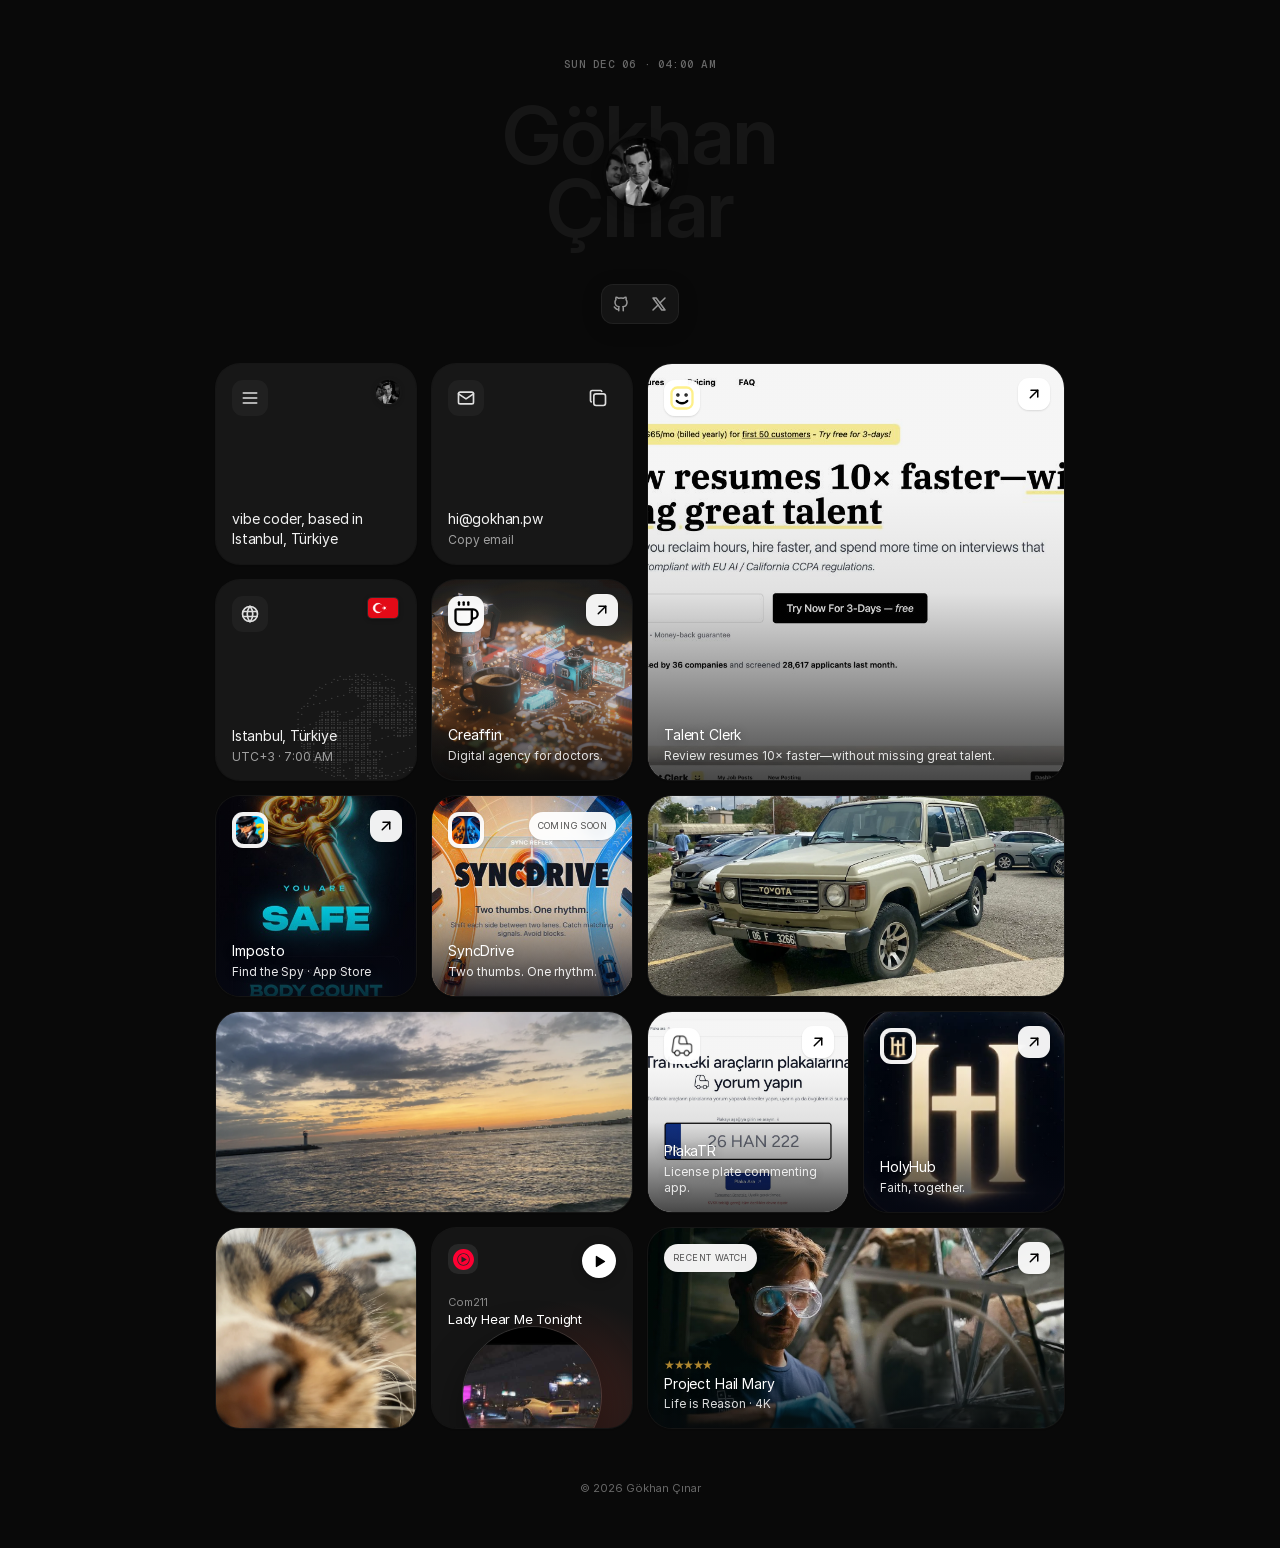
==== commit cbffe08f: "Add HolyHub to homepage bento" ====
--- a/index.html
+++ b/index.html
@@ -7,8 +7,8 @@
   <meta name="description" content="Gökhan Çınar is a vibe coder based in Istanbul, Türkiye, building focused digital products.">
   <title>Gökhan Çınar — Vibe Coder</title>
   <link rel="icon" href="images/favicon.ico" type="image/x-icon" sizes="16x16">
-  <link rel="stylesheet" href="css/now.css?v=20260812-13">
-  <script src="js/now.js?v=20260812-13" defer></script>
+  <link rel="stylesheet" href="css/now.css?v=20260813-2">
+  <script src="js/now.js?v=20260813-2" defer></script>
 </head>
 <body>
   <header class="site-header">
@@ -122,6 +122,10 @@
       <img class="photo-media" src="images/now/photo-7273.webp" alt="Beige vintage Toyota Land Cruiser under a cloudy sky" width="1350" height="1800" loading="lazy">
     </button>
 
+    <button class="card photo-card photo-sunset-card" type="button" data-lightbox-trigger aria-label="Open photo: Sunset over the Bosphorus in Istanbul">
+      <img class="photo-media" src="images/now/photo-7521.webp" alt="Sunset over the Bosphorus in Istanbul" width="1800" height="1350" loading="lazy">
+    </button>
+
     <a class="card visual-card plakatr-card" href="https://plakatr.com/" target="_blank" rel="noopener noreferrer" aria-label="Visit PlakaTR">
       <img class="visual-media" src="images/now/plakatr-hero.jpg" alt="PlakaTR license plate commenting app homepage" width="1280" height="720" loading="lazy">
       <span class="visual-shade" aria-hidden="true"></span>
@@ -133,9 +137,18 @@
       </span>
     </a>
 
-    <button class="card photo-card photo-sunset-card" type="button" data-lightbox-trigger aria-label="Open photo: Sunset over the Bosphorus in Istanbul">
-      <img class="photo-media" src="images/now/photo-7521.webp" alt="Sunset over the Bosphorus in Istanbul" width="1800" height="1350" loading="lazy">
-    </button>
+    <a class="card visual-card app-card holy-hub-card" href="https://holy-hub.com/" target="_blank" rel="noopener noreferrer" aria-label="Visit HolyHub">
+      <video class="visual-media card-video" data-loop-video autoplay muted loop playsinline preload="auto" poster="images/now/holy-hub-icon.webp" aria-hidden="true">
+        <source src="images/now/videos/holy-hub-prayer-sky-dark.mp4" type="video/mp4">
+      </video>
+      <span class="visual-shade" aria-hidden="true"></span>
+      <span class="product-mark" aria-hidden="true"><img src="images/now/holy-hub-icon.webp" width="28" height="28" alt=""></span>
+      <span class="external-mark" aria-hidden="true"><img src="images/now/icons/arrow-up-right.svg" width="18" height="18" alt=""></span>
+      <span class="visual-copy">
+        <strong>HolyHub</strong>
+        <span>Faith, together.</span>
+      </span>
+    </a>
 
     <button class="card photo-card photo-cat-card" type="button" data-lightbox-trigger aria-label="Open photo: Close-up of a tabby cat">
       <img class="photo-media" src="images/now/photo-9128.webp" alt="Close-up of a tabby cat" width="1350" height="1800" loading="lazy">
@@ -169,6 +182,7 @@
       <span class="availability-pill watch-pill">Recent Watch</span>
       <span class="external-mark" aria-hidden="true"><img src="images/now/icons/arrow-up-right.svg" width="18" height="18" alt=""></span>
       <span class="visual-copy">
+        <span class="watch-rating" aria-label="Five stars"><span aria-hidden="true">★★★★★</span></span>
         <strong>Project Hail Mary</strong>
         <span>Life is Reason · 4K</span>
       </span>
--- a/css/now.css
+++ b/css/now.css
@@ -231,7 +231,7 @@
     "bio contact talent talent"
     "location creaffin talent talent"
     "imposto syncdrive photo-car photo-car"
-    "plakatr plakatr photo-sunset photo-sunset"
+    "photo-sunset photo-sunset plakatr holy-hub"
     "photo-cat music watch watch";
   gap: var(--gap);
 }
@@ -268,6 +268,7 @@
 .contact-card { grid-area: contact; }
 .talent-card { grid-area: talent; }
 .plakatr-card { grid-area: plakatr; }
+.holy-hub-card { grid-area: holy-hub; }
 .creaffin-card { grid-area: creaffin; }
 .imposto-card { grid-area: imposto; }
 .syncdrive-card { grid-area: syncdrive; }
@@ -424,6 +425,25 @@
 
 .syncdrive-card .visual-media {
   object-position: center 12%;
+}
+
+.holy-hub-card .visual-media {
+  inset: -2px;
+  width: calc(100% + 4px);
+  max-width: none;
+  height: calc(100% + 4px);
+  object-fit: cover;
+  object-position: center center;
+  transform: scale(1.08);
+}
+
+a.holy-hub-card:hover .visual-media,
+a.holy-hub-card:focus-visible .visual-media {
+  transform: scale(1.12);
+}
+
+.holy-hub-card .visual-shade {
+  background: linear-gradient(180deg, rgba(3, 7, 17, 0.04) 22%, rgba(3, 7, 17, 0.16) 50%, rgba(3, 7, 17, 0.88) 100%);
 }
 
 .visual-shade {
@@ -653,6 +673,25 @@
   background: linear-gradient(180deg, rgba(5, 9, 12, 0.02) 28%, rgba(5, 9, 12, 0.14) 55%, rgba(5, 9, 12, 0.82) 100%);
 }
 
+.watch-card .visual-copy {
+  gap: 2px;
+}
+
+.watch-rating {
+  display: block;
+  height: 14px;
+  color: #f3b83f;
+  font-size: 13px;
+  font-weight: 600;
+  line-height: 14px;
+  letter-spacing: -1.5px;
+  text-shadow: 0 1px 8px rgba(0, 0, 0, 0.42);
+}
+
+.watch-rating + strong {
+  margin-top: 1px;
+}
+
 .watch-pill {
   right: auto;
   left: 16px;
@@ -957,8 +996,8 @@
       "location creaffin"
       "imposto syncdrive"
       "photo-car photo-car"
-      "plakatr plakatr"
       "photo-sunset photo-sunset"
+      "plakatr holy-hub"
       "photo-cat music"
       "watch watch";
   }
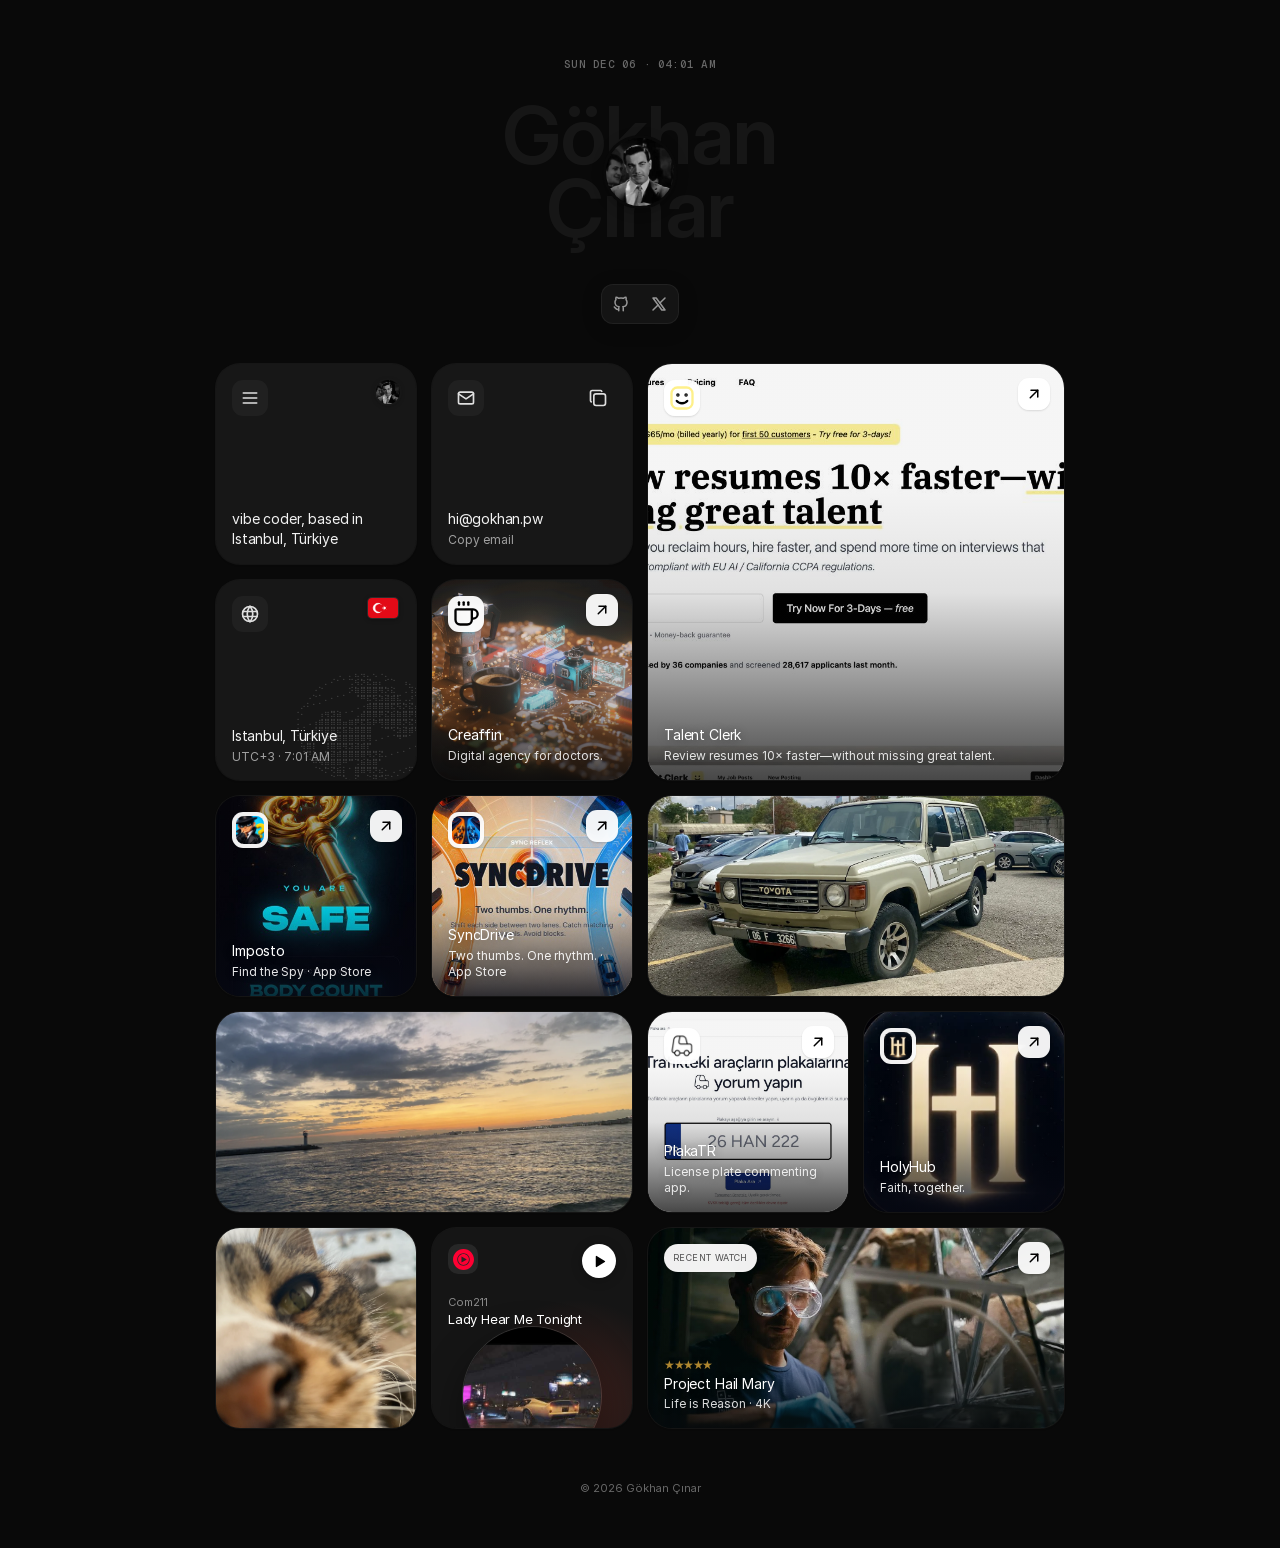
==== commit 69755690: "Link SyncDrive card to App Store" ====
--- a/index.html
+++ b/index.html
@@ -105,18 +105,18 @@
       </span>
     </a>
 
-    <article class="card visual-card app-card static-visual-card syncdrive-card">
+    <a class="card visual-card app-card syncdrive-card" href="https://apps.apple.com/us/app/syncdrive-test-your-reflexes/id6790588824" target="_blank" rel="noopener noreferrer" aria-label="View SyncDrive on the App Store">
       <video class="visual-media card-video" data-loop-video autoplay muted loop playsinline preload="auto" poster="images/now/syncdrive-screen.jpg" aria-hidden="true">
         <source src="images/now/videos/syncdrive.mp4" type="video/mp4">
       </video>
       <span class="visual-shade" aria-hidden="true"></span>
       <span class="product-mark" aria-hidden="true"><img src="images/now/syncdrive-icon.webp" width="28" height="28" alt=""></span>
-      <span class="availability-pill">Coming Soon</span>
+      <span class="external-mark" aria-hidden="true"><img src="images/now/icons/arrow-up-right.svg" width="18" height="18" alt=""></span>
       <span class="visual-copy">
         <strong>SyncDrive</strong>
-        <span>Two thumbs. One rhythm.</span>
-      </span>
-    </article>
+        <span>Two thumbs. One rhythm. · App Store</span>
+      </span>
+    </a>
 
     <button class="card photo-card photo-car-card" type="button" data-lightbox-trigger aria-label="Open photo: Beige vintage Toyota Land Cruiser under a cloudy sky">
       <img class="photo-media" src="images/now/photo-7273.webp" alt="Beige vintage Toyota Land Cruiser under a cloudy sky" width="1350" height="1800" loading="lazy">
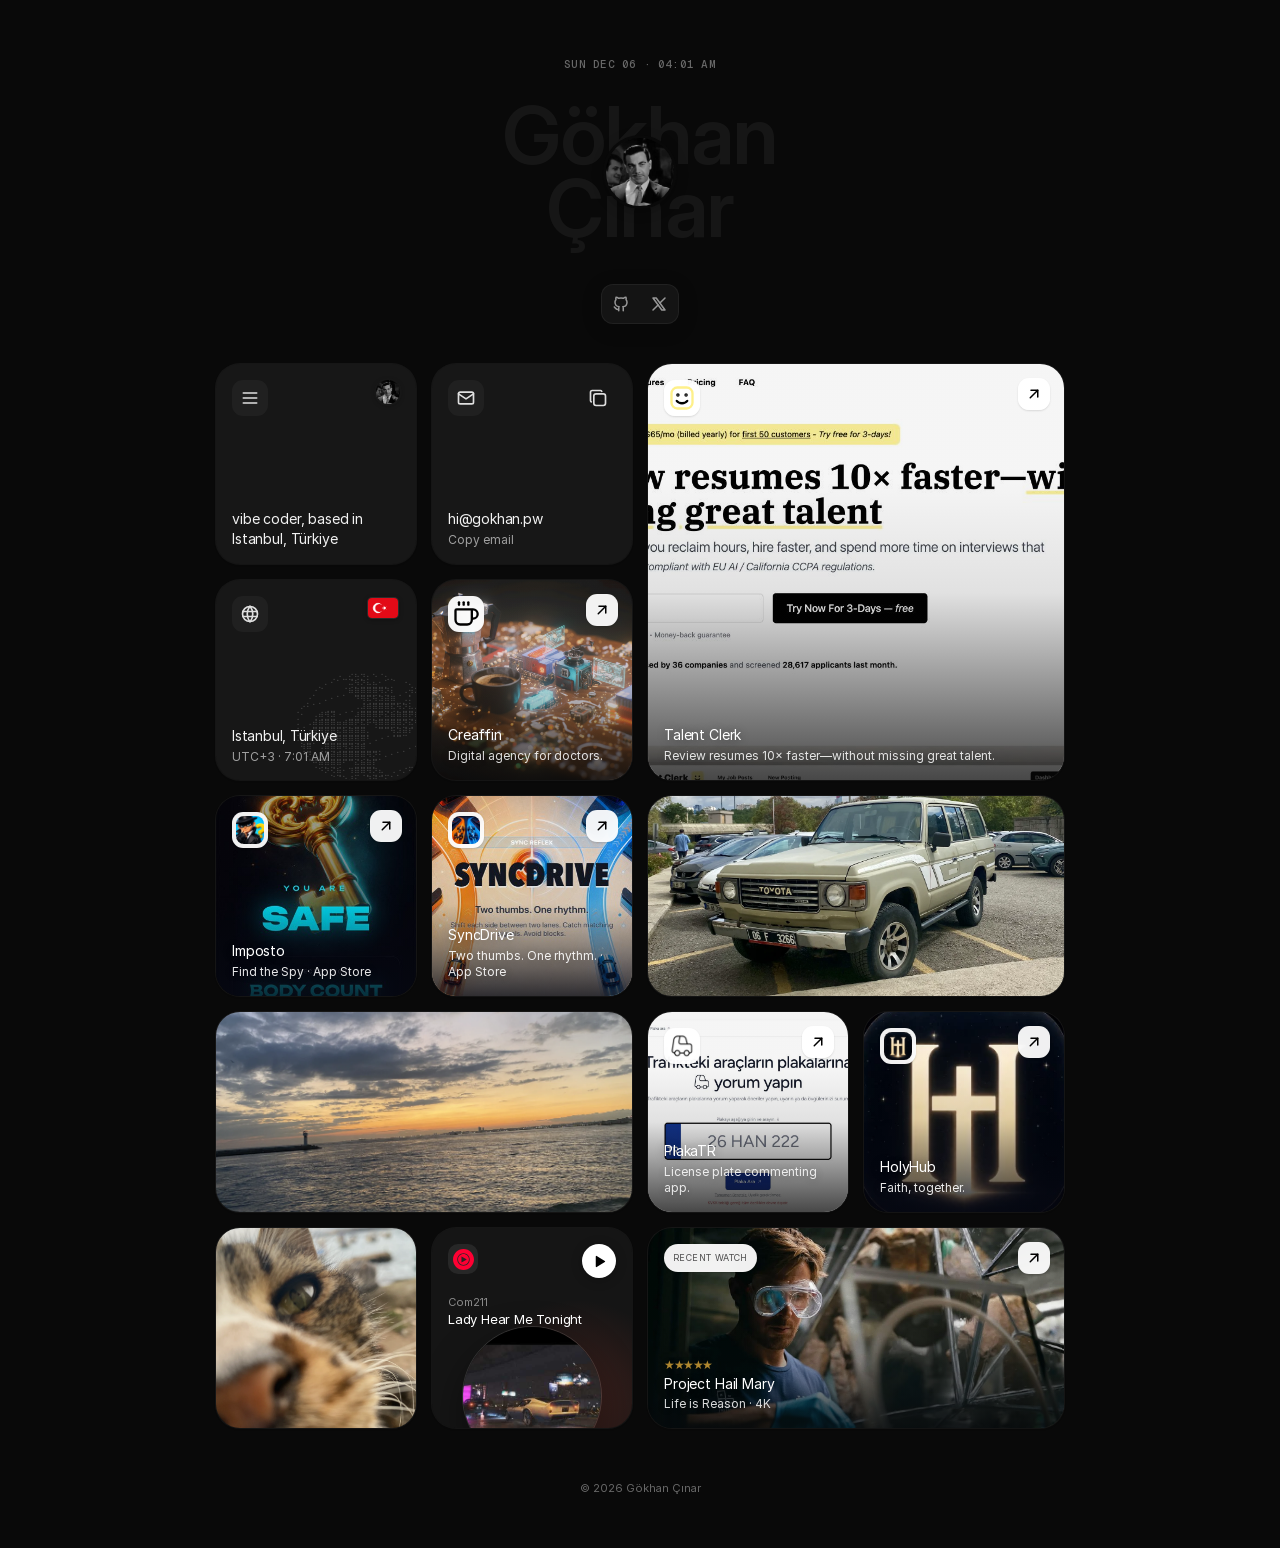
==== commit e085f483: "Update Project Hail Mary card video" ====
--- a/index.html
+++ b/index.html
@@ -173,9 +173,9 @@
       <span class="sr-only" data-music-live aria-live="polite" aria-atomic="true"></span>
     </article>
 
-    <a class="card visual-card watch-card" href="https://www.youtube.com/watch?v=eeKFto-WBYk&amp;pp=ygUWcHJvamVjdCBoYWlsIG1hcnkgY2xpcA%3D%3D" target="_blank" rel="noopener noreferrer" aria-label="Watch Project Hail Mary clip on YouTube">
+    <a class="card visual-card watch-card" href="https://www.youtube.com/watch?v=P0XN3-n-2Lo" target="_blank" rel="noopener noreferrer" aria-label="Watch Project Hail Mary clip on YouTube">
       <img class="visual-media watch-poster" src="images/now/project-hail-mary.jpg" alt="Ryan Gosling in Project Hail Mary" width="1280" height="720" loading="lazy">
-      <span class="youtube-video-background" data-youtube-background data-src="https://www.youtube-nocookie.com/embed/eeKFto-WBYk?autoplay=1&amp;mute=1&amp;loop=1&amp;playlist=eeKFto-WBYk&amp;controls=0&amp;modestbranding=1&amp;rel=0&amp;playsinline=1&amp;disablekb=1&amp;fs=0&amp;enablejsapi=1" aria-hidden="true">
+      <span class="youtube-video-background" data-youtube-background data-src="https://www.youtube-nocookie.com/embed/P0XN3-n-2Lo?autoplay=1&amp;mute=1&amp;loop=1&amp;playlist=P0XN3-n-2Lo&amp;controls=0&amp;modestbranding=1&amp;rel=0&amp;playsinline=1&amp;disablekb=1&amp;fs=0&amp;enablejsapi=1" aria-hidden="true">
         <iframe title="Project Hail Mary background video" loading="lazy" allow="autoplay; encrypted-media" tabindex="-1"></iframe>
       </span>
       <span class="visual-shade" aria-hidden="true"></span>
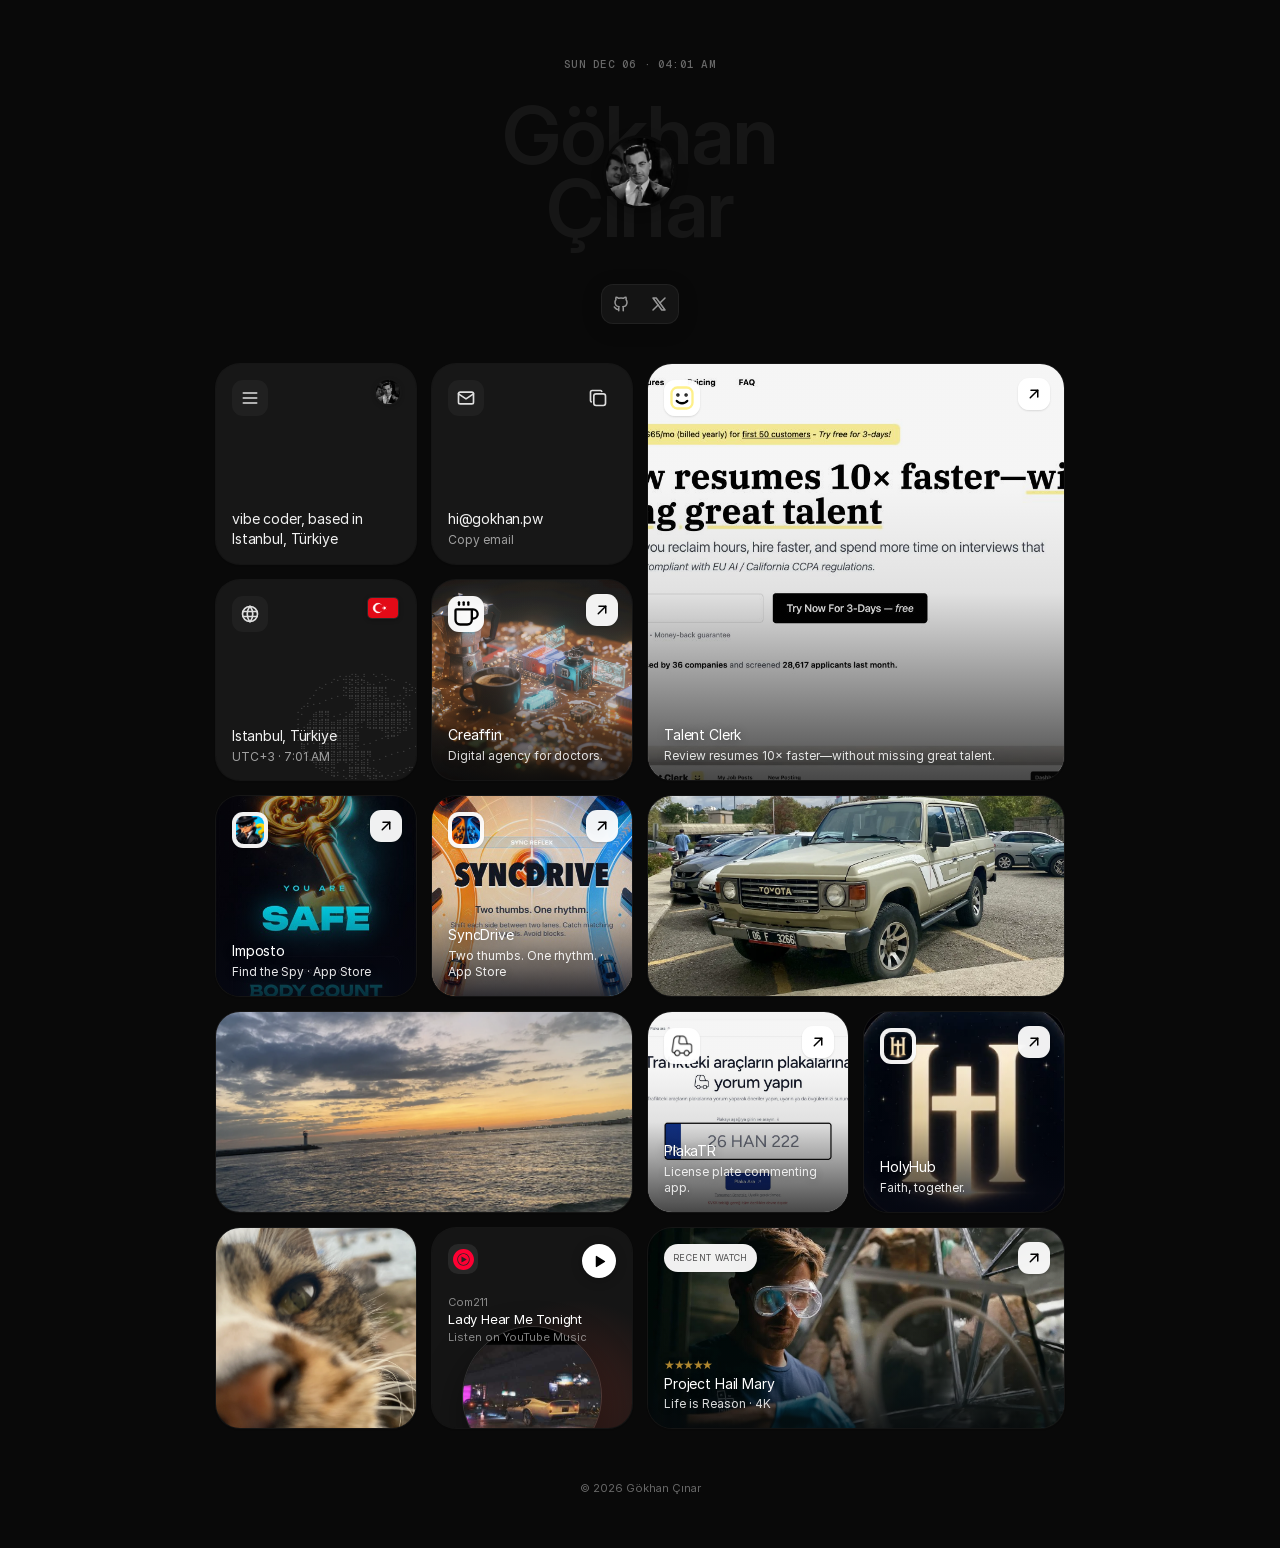
==== commit ae051b29: "Fix music card hover playback state" ====
--- a/index.html
+++ b/index.html
@@ -7,8 +7,8 @@
   <meta name="description" content="Gökhan Çınar is a vibe coder based in Istanbul, Türkiye, building focused digital products.">
   <title>Gökhan Çınar — Vibe Coder</title>
   <link rel="icon" href="images/favicon.ico" type="image/x-icon" sizes="16x16">
-  <link rel="stylesheet" href="css/now.css?v=20260813-2">
-  <script src="js/now.js?v=20260813-2" defer></script>
+  <link rel="stylesheet" href="css/now.css?v=20261005-1">
+  <script src="js/now.js?v=20261005-1" defer></script>
 </head>
 <body>
   <header class="site-header">
@@ -155,7 +155,7 @@
     </button>
 
     <article class="card music-card" data-music-card>
-      <iframe class="music-player-frame" data-music-player data-src="https://www.youtube-nocookie.com/embed/t1_N1GpW9P4?autoplay=1&amp;enablejsapi=1&amp;playsinline=1&amp;controls=0&amp;loop=1&amp;playlist=t1_N1GpW9P4&amp;rel=0" title="Lady Hear Me Tonight audio player" loading="lazy" allow="autoplay; encrypted-media" tabindex="-1" aria-hidden="true"></iframe>
+      <iframe id="music-player" class="music-player-frame" data-music-player data-src="https://www.youtube-nocookie.com/embed/t1_N1GpW9P4?autoplay=0&amp;enablejsapi=1&amp;playsinline=1&amp;controls=0&amp;loop=1&amp;playlist=t1_N1GpW9P4&amp;rel=0" title="Lady Hear Me Tonight audio player" allow="autoplay; encrypted-media" tabindex="-1" aria-hidden="true"></iframe>
       <a class="music-service" href="https://music.youtube.com/watch?v=t1_N1GpW9P4&amp;si=DPbGFyNjfKwJHHcQ" target="_blank" rel="noopener noreferrer" aria-label="Open Lady Hear Me Tonight on YouTube Music">
         <img src="images/now/icons/youtube-music.svg" width="24" height="24" alt="" aria-hidden="true">
       </a>
@@ -166,6 +166,7 @@
       <div class="music-copy">
         <span>Com211</span>
         <strong>Lady Hear Me Tonight</strong>
+        <span data-music-hint>Hover to listen</span>
       </div>
       <div class="music-art" aria-hidden="true">
         <img src="images/now/song-lady-hear-me-tonight.jpg" width="480" height="360" alt="">
--- a/css/now.css
+++ b/css/now.css
@@ -845,7 +845,6 @@
   transform: translateY(-4px) scale(1.12);
 }
 
-.music-card:hover .music-art img,
 .music-card.is-playing .music-art img {
   animation: music-disc-spin 7s linear infinite;
 }
@@ -1101,7 +1100,6 @@
     transition-duration: 0.01ms !important;
   }
 
-  .music-card:hover .music-art img,
   .music-card.is-playing .music-art img {
     animation: none !important;
   }
